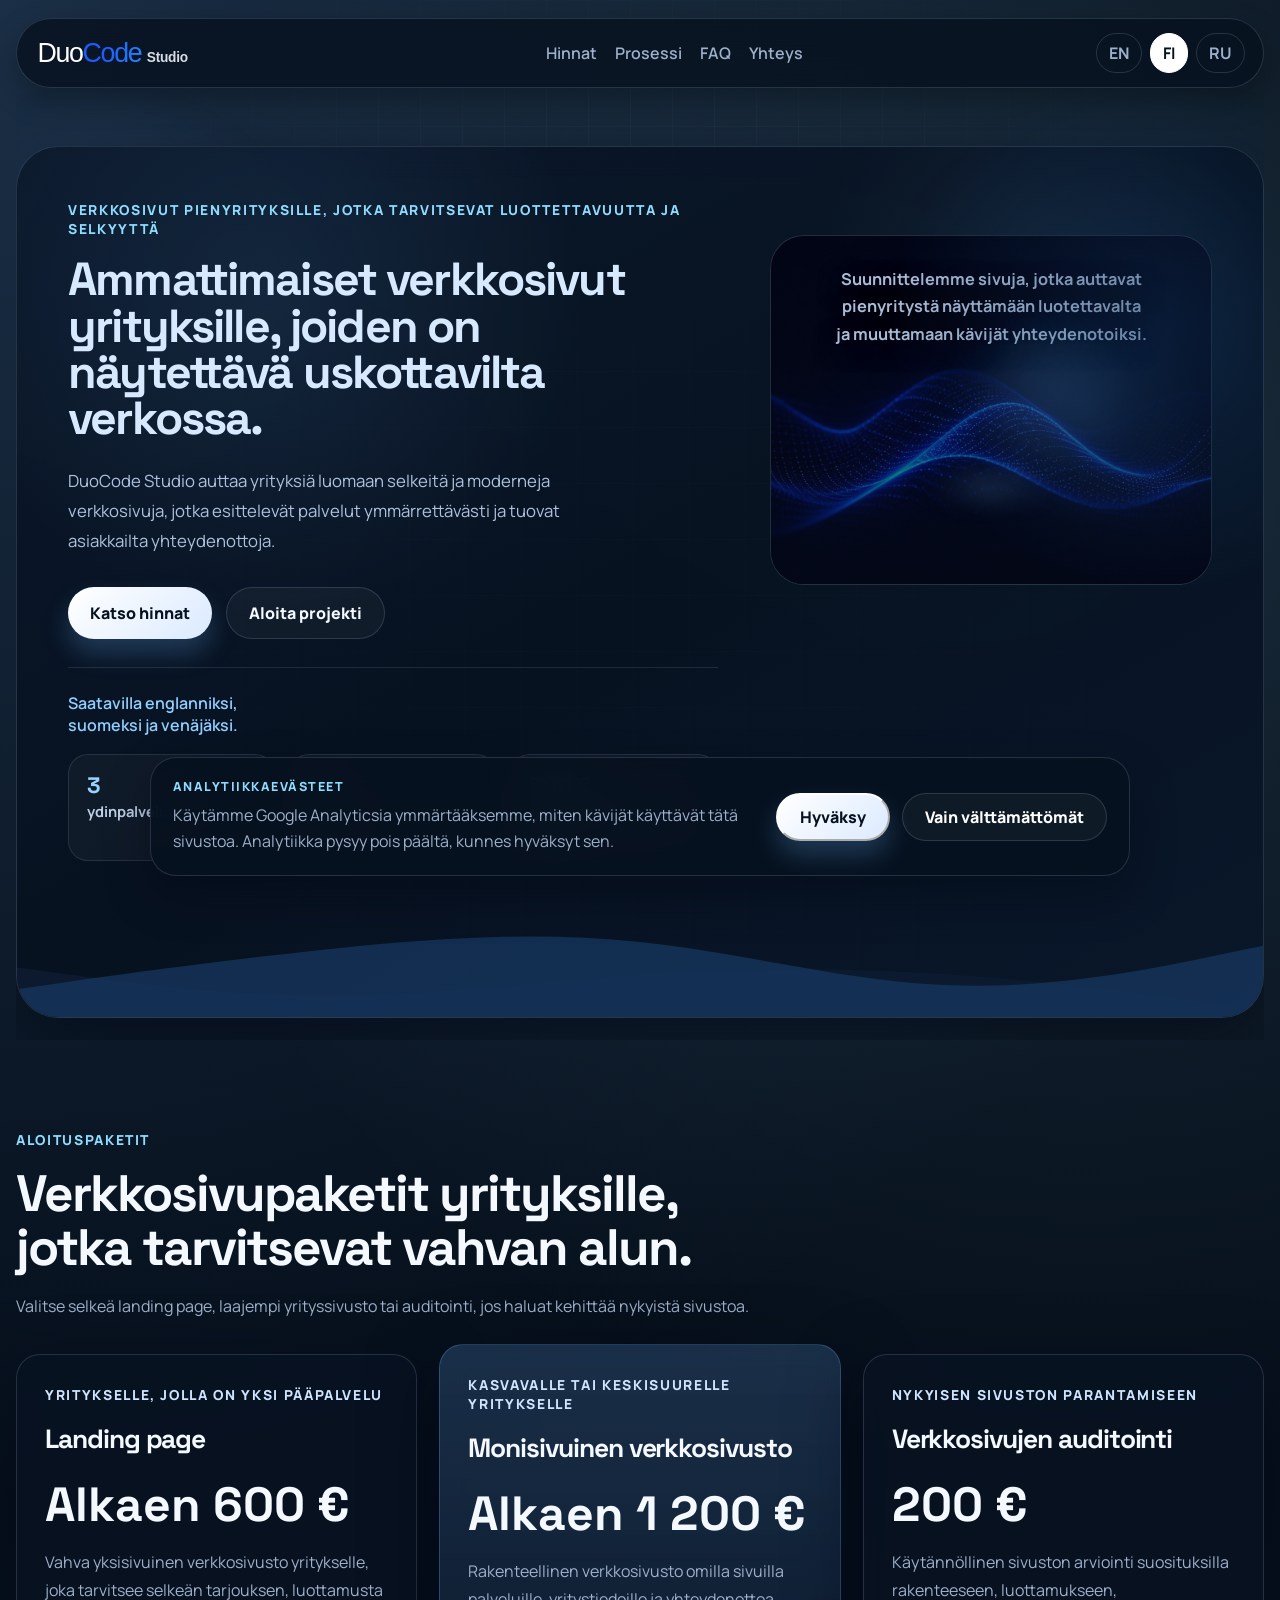
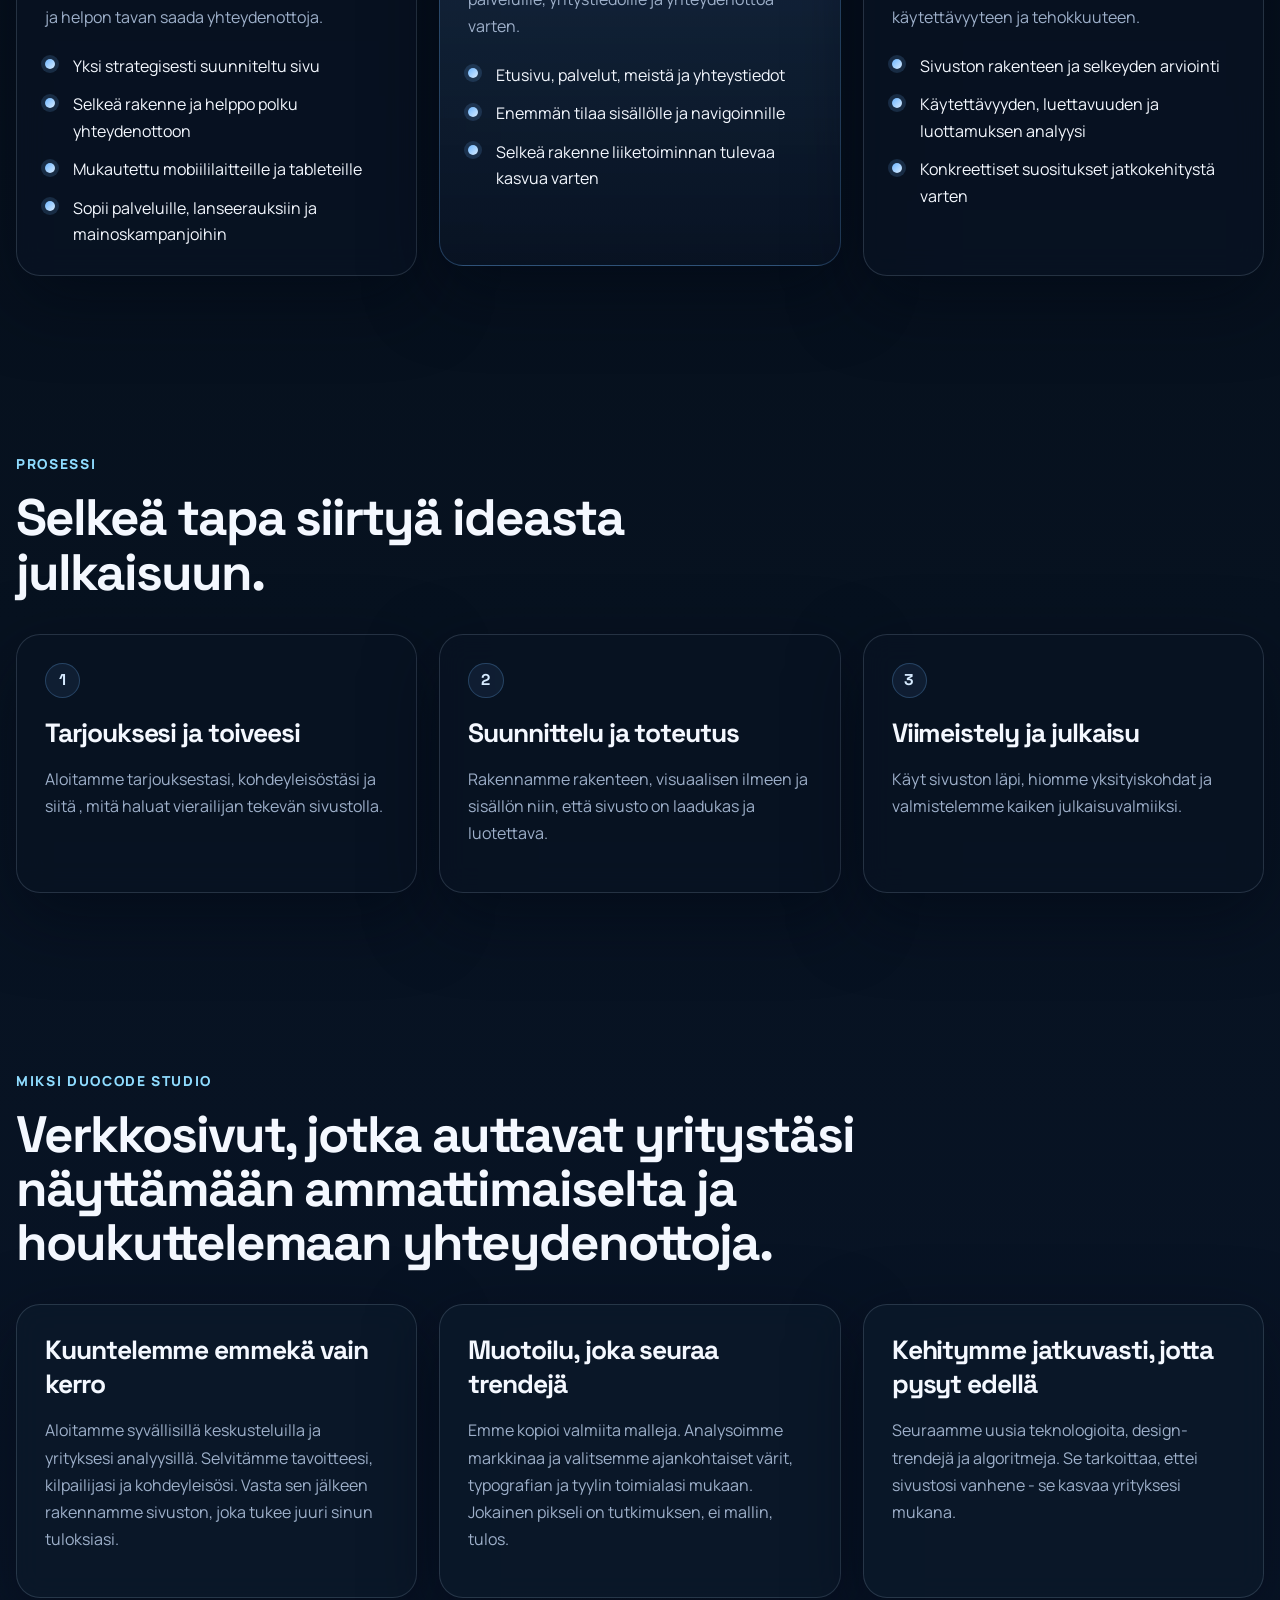
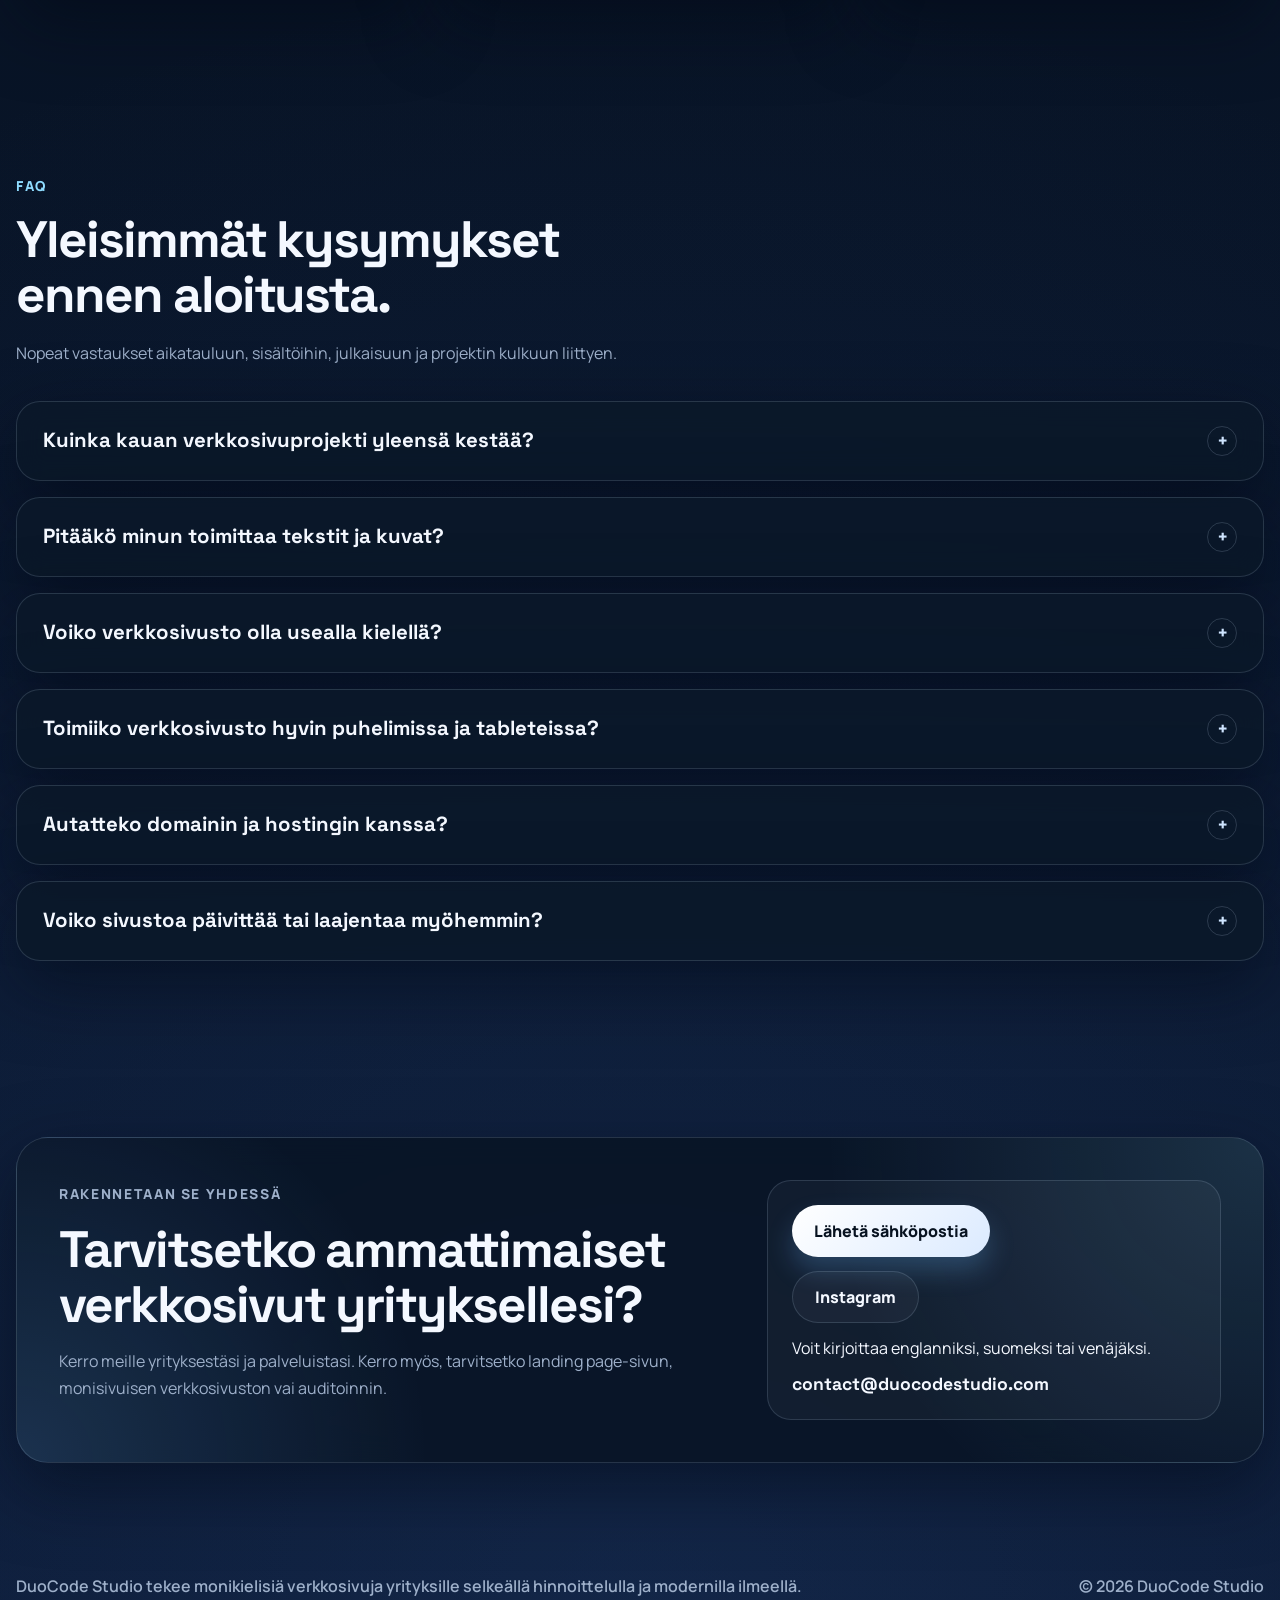
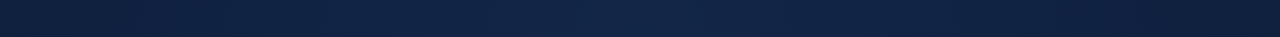
==== fi/index.html @ 1658deb6 "first commit" ====
<!doctype html>
<html lang="fi">
	<head>
		<meta charset="UTF-8" />
		<meta name="viewport" content="width=device-width, initial-scale=1.0" />
		<title>Pienyrityksen verkkosivut alkaen 600 € | DuoCode Studio</title>
		<meta
			name="description"
			content="DuoCode Studio tekee monikielisiä verkkosivuja pienyrityksille: landing page alkaen 600 €, monisivuinen sivusto alkaen 1 200 € ja auditointi 200 €."
		/>
		<meta name="robots" content="index, follow, max-image-preview:large, max-snippet:-1, max-video-preview:-1" />
		<meta name="theme-color" content="#071220" />
		<link rel="canonical" href="https://duocodestudio.com/fi/" />
		<link rel="alternate" hreflang="en" href="https://duocodestudio.com/" />
		<link rel="alternate" hreflang="fi" href="https://duocodestudio.com/fi/" />
		<link rel="alternate" hreflang="ru" href="https://duocodestudio.com/ru/" />
		<link rel="alternate" hreflang="x-default" href="https://duocodestudio.com/" />
		<meta property="og:type" content="website" />
		<meta property="og:site_name" content="DuoCode Studio" />
		<meta property="og:locale" content="fi_FI" />
		<meta property="og:locale:alternate" content="en_US" />
		<meta property="og:locale:alternate" content="ru_RU" />
		<meta property="og:url" content="https://duocodestudio.com/fi/" />
		<meta property="og:title" content="Pienyrityksen verkkosivut alkaen 600 € | DuoCode Studio" />
		<meta
			property="og:description"
			content="DuoCode Studio tekee monikielisiä verkkosivuja pienyrityksille: landing page alkaen 600 €, monisivuinen sivusto alkaen 1 200 € ja auditointi 200 €."
		/>
		<meta name="twitter:card" content="summary" />
		<meta name="twitter:title" content="Pienyrityksen verkkosivut alkaen 600 € | DuoCode Studio" />
		<meta
			name="twitter:description"
			content="DuoCode Studio tekee monikielisiä verkkosivuja pienyrityksille: landing page alkaen 600 €, monisivuinen sivusto alkaen 1 200 € ja auditointi 200 €."
		/>
		<link rel="preconnect" href="https://fonts.googleapis.com" />
		<link rel="preconnect" href="https://fonts.gstatic.com" crossorigin />
		<link
			href="https://fonts.googleapis.com/css2?family=Manrope:wght@400;500;600;700;800&family=Space+Grotesk:wght@500;700&display=swap"
			rel="stylesheet"
		/>
		<link rel="stylesheet" href="../styles.css" />
		<script src="../analytics-consent.js" defer></script>
		<script type="application/ld+json">
			{
				"@context": "https://schema.org",
				"@graph": [
					{
						"@type": "ProfessionalService",
						"@id": "https://duocodestudio.com/fi/#service",
						"name": "DuoCode Studio",
						"url": "https://duocodestudio.com/fi/",
						"logo": "https://duocodestudio.com/assets/duocode-studio-logo.svg",
						"image": "https://duocodestudio.com/assets/duocode-studio-logo.svg",
						"email": "hello@duocodestudio.com",
						"description": "DuoCode Studio tekee monikielisiä verkkosivuja pienyrityksille, mukaan lukien landing paget, monisivuiset sivustot ja verkkosivuauditoinnit.",
						"priceRange": "EUR 200-1200+",
						"areaServed": ["Finland", "Europe"],
						"availableLanguage": ["English", "Finnish", "Russian"],
						"serviceType": [
							"Landing page -suunnittelu",
							"Monisivuisen verkkosivuston suunnittelu",
							"Verkkosivuauditointi"
						],
						"contactPoint": {
							"@type": "ContactPoint",
							"contactType": "customer support",
							"email": "hello@duocodestudio.com",
							"availableLanguage": ["English", "Finnish", "Russian"]
						},
						"offers": [
							{
								"@type": "Offer",
								"name": "Landing page",
								"priceCurrency": "EUR",
								"price": "600",
								"description": "Landing page -paketti pienyritykselle, jolla on yksi selkeä tarjous."
							},
							{
								"@type": "Offer",
								"name": "Monisivuinen verkkosivusto",
								"priceCurrency": "EUR",
								"price": "1200",
								"description": "Monisivuinen verkkosivupaketti kasvavalle pienyritykselle."
							},
							{
								"@type": "Offer",
								"name": "Verkkosivuauditointi",
								"priceCurrency": "EUR",
								"price": "200",
								"description": "Verkkosivuauditointi selkeyden, luottamuksen, käyttökokemuksen ja suorituskyvyn parantamiseksi."
							}
						]
					},
					{
						"@type": "FAQPage",
						"@id": "https://duocodestudio.com/fi/#faqpage",
						"inLanguage": "fi",
						"mainEntity": [
							{
								"@type": "Question",
								"name": "Kuinka kauan verkkosivuprojekti yleensä kestää?",
								"acceptedAnswer": {
									"@type": "Answer",
									"text": "Useimmat landing paget valmistuvat noin 1-2 viikossa. Monisivuinen verkkosivusto vie yleensä 2-4 viikkoa riippuen laajuudesta, sisällöistä ja palautteen nopeudesta."
								}
							},
							{
								"@type": "Question",
								"name": "Pitääkö minun toimittaa tekstit ja kuvat?",
								"acceptedAnswer": {
									"@type": "Answer",
									"text": "Voit lähettää omat tekstisi, kuvat ja brändimateriaalit. Tarvittaessa autamme myös jäsentämään sisällön niin, että sivusto tuntuu selkeältä ja ammattimaiselta."
								}
							},
							{
								"@type": "Question",
								"name": "Voiko verkkosivusto olla usealla kielellä?",
								"acceptedAnswer": {
									"@type": "Answer",
									"text": "Kyllä. DuoCode Studio voi toteuttaa sivuston englanniksi, suomeksi ja venäjäksi selkeällä monikielisellä rakenteella."
								}
							},
							{
								"@type": "Question",
								"name": "Toimiiko verkkosivusto hyvin puhelimissa ja tableteissa?",
								"acceptedAnswer": {
									"@type": "Answer",
									"text": "Kyllä. Jokainen sivusto tehdään responsiiviseksi, jotta se näyttää siistiltä ja toimii sujuvasti tietokoneella, tabletilla ja puhelimella."
								}
							},
							{
								"@type": "Question",
								"name": "Autatteko domainin ja hostingin kanssa?",
								"acceptedAnswer": {
									"@type": "Answer",
									"text": "Kyllä. Voimme auttaa domainin ja hostingin valinnassa sekä asennuksessa, tai työskennellä nykyisen palveluntarjoajasi kanssa."
								}
							},
							{
								"@type": "Question",
								"name": "Voiko sivustoa päivittää tai laajentaa myöhemmin?",
								"acceptedAnswer": {
									"@type": "Answer",
									"text": "Kyllä. Voit aloittaa landing pagella ja laajentaa sitä myöhemmin monisivuiseksi sivustoksi, lisätä uusia osioita tai kehittää sisältöä ajan myötä."
								}
							}
						]
					}
				]
			}
		</script>
		<script src="../script.js" defer></script>
	</head>
	<body>
		<div class="page-shell">
			<header class="site-header">
				<a class="brand" href="#top" aria-label="DuoCode Studio">
					<img class="brand-logo" src="../assets/duocode-studio-logo.svg" alt="DuoCode Studio" />
				</a>

				<nav class="site-nav" aria-label="Päänavigaatio">
					<a href="#pricing">Hinnat</a>
					<a href="#process">Prosessi</a>
					<a href="#faq">FAQ</a>
					<a href="#contact">Yhteys</a>
				</nav>

				<div class="language-switcher language-switcher-header" aria-label="Kielen valitsin">
					<a class="lang-button" href="../" lang="en" hreflang="en">EN</a>
					<a class="lang-button is-active" href="./" lang="fi" hreflang="fi" aria-current="page">FI</a>
					<a class="lang-button" href="../ru/" lang="ru" hreflang="ru">RU</a>
				</div>
			</header>

			<main id="top">
				<section class="hero section">
					<div class="hero-surface">
						<div class="hero-grid">
							<div class="hero-copy" data-reveal>
								<p class="eyebrow">Verkkosivut pienyrityksille, jotka tarvitsevat luottettavuutta ja selkyyttä</p>
								<h1>Ammattimaiset verkkosivut yrityksille, joiden on näytettävä uskottavilta verkossa.</h1>
								<p class="hero-intro">
									DuoCode Studio auttaa yrityksiä luomaan selkeitä ja moderneja verkkosivuja, jotka esittelevät palvelut
									ymmärrettävästi ja tuovat asiakkailta yhteydenottoja.
								</p>

								<div class="hero-actions">
									<a class="button button-primary" href="#pricing">Katso hinnat</a>
									<a class="button button-secondary" href="#contact">Aloita projekti</a>
								</div>

								<div class="hero-meta">
									<p class="hero-note">Saatavilla englanniksi, suomeksi ja venäjäksi.</p>

									<div class="hero-mini-stats">
										<article class="hero-mini-stat">
											<strong>3</strong>
											<span>ydinpalvelua</span>
										</article>
										<article class="hero-mini-stat">
											<strong>3</strong>
											<span>kieltä</span>
										</article>
										<article class="hero-mini-stat">
											<strong>600 €</strong>
											<span>Landing page -sivut alkaen</span>
										</article>
									</div>
								</div>
							</div>

							<aside class="hero-scene" data-reveal>
								<div class="scene-canvas">
									<div class="scene-gridlines" aria-hidden="true"></div>
									<div class="scene-glow scene-glow-a" aria-hidden="true"></div>
									<div class="scene-glow scene-glow-b" aria-hidden="true"></div>
									<div class="scene-platform" aria-hidden="true"></div>

									<p class="scene-overlay-copy">
										Suunnittelemme sivuja, jotka auttavat pienyritystä näyttämään luotettavalta ja muuttamaan kävijät
										yhteydenotoiksi.
									</p>
								</div>
							</aside>
						</div>

						<div class="hero-wave" aria-hidden="true">
							<svg viewBox="0 0 1440 180" preserveAspectRatio="none">
								<path
									class="hero-wave-back"
									fill="#0d1b31"
									fill-opacity="0.88"
									d="M0,107L60,117.3C120,128,240,149,360,149.3C480,149,600,128,720,117.3C840,107,960,107,1080,117.3C1200,128,1320,149,1380,160L1440,171L1440,181L1380,181C1320,181,1200,181,1080,181C960,181,840,181,720,181C600,181,480,181,360,181C240,181,120,181,60,181L0,181Z"
								></path>
								<path
									class="hero-wave-front"
									fill="#173862"
									fill-opacity="0.72"
									d="M0,139L60,128C120,117,240,96,360,80C480,64,600,53,720,69.3C840,85,960,128,1080,133.3C1200,139,1320,107,1380,90.7L1440,75L1440,181L1380,181C1320,181,1200,181,1080,181C960,181,840,181,720,181C600,181,480,181,360,181C240,181,120,181,60,181L0,181Z"
								></path>
							</svg>
						</div>
					</div>
				</section>

				<section class="section pricing-section" id="pricing">
					<div class="section-heading" data-reveal>
						<p class="eyebrow">Aloituspaketit</p>
						<h2>Verkkosivupaketit yrityksille, jotka tarvitsevat vahvan alun.</h2>
						<p>
							Valitse selkeä landing page, laajempi yrityssivusto tai auditointi, jos haluat kehittää nykyistä sivustoa.
						</p>
					</div>

					<div class="pricing-grid">
						<article class="price-card" data-reveal>
							<p class="card-kicker">Yritykselle, jolla on yksi pääpalvelu</p>
							<h3>Landing page</h3>
							<p class="price">Alkaen 600 €</p>
							<p class="card-copy">
								Vahva yksisivuinen verkkosivusto yritykselle, joka tarvitsee selkeän tarjouksen, luottamusta ja helpon
								tavan saada yhteydenottoja.
							</p>
							<ul class="feature-list">
								<li>Yksi strategisesti suunniteltu sivu</li>
								<li>Selkeä rakenne ja helppo polku yhteydenottoon</li>
								<li>Mukautettu mobiililaitteille ja tableteille</li>
								<li>Sopii palveluille, lanseerauksiin ja mainoskampanjoihin</li>
							</ul>
						</article>

						<article class="price-card featured" data-reveal>
							<p class="card-kicker">Kasvavalle tai keskisuurelle yritykselle</p>
							<h3>Monisivuinen verkkosivusto</h3>
							<p class="price">Alkaen 1 200 €</p>
							<p class="card-copy">
								Rakenteellinen verkkosivusto omilla sivuilla palveluille, yritystiedoille ja yhteydenottoa varten.
							</p>
							<ul class="feature-list">
								<li>Etusivu, palvelut, meistä ja yhteystiedot</li>
								<li>Enemmän tilaa sisällölle ja navigoinnille</li>
								<li>Selkeä rakenne liiketoiminnan tulevaa kasvua varten</li>
							</ul>
						</article>

						<article class="price-card" data-reveal>
							<p class="card-kicker">Nykyisen sivuston parantamiseen</p>
							<h3>Verkkosivujen auditointi</h3>
							<p class="price">200 €</p>
							<p class="card-copy">
								Käytännöllinen sivuston arviointi suosituksilla rakenteeseen, luottamukseen, käytettävyyteen ja
								tehokkuuteen.
							</p>
							<ul class="feature-list">
								<li>Sivuston rakenteen ja selkeyden arviointi</li>
								<li>Käytettävyyden, luettavuuden ja luottamuksen analyysi</li>
								<li>Konkreettiset suositukset jatkokehitystä varten</li>
							</ul>
						</article>
					</div>
				</section>

				<section class="section process-section" id="process">
					<div class="section-heading" data-reveal>
						<p class="eyebrow">Prosessi</p>
						<h2>Selkeä tapa siirtyä ideasta julkaisuun.</h2>
					</div>

					<div class="process-grid">
						<article class="process-card" data-reveal>
							<span class="process-number">1</span>
							<h3>Tarjouksesi ja toiveesi</h3>
							<p>Aloitamme tarjouksestasi, kohdeyleisöstäsi ja siitä , mitä haluat vierailijan tekevän sivustolla.</p>
						</article>
						<article class="process-card" data-reveal>
							<span class="process-number">2</span>
							<h3>Suunnittelu ja toteutus</h3>
							<p>Rakennamme rakenteen, visuaalisen ilmeen ja sisällön niin, että sivusto on laadukas ja luotettava.</p>
						</article>
						<article class="process-card" data-reveal>
							<span class="process-number">3</span>
							<h3>Viimeistely ja julkaisu</h3>
							<p>Käyt sivuston läpi, hiomme yksityiskohdat ja valmistelemme kaiken julkaisuvalmiiksi.</p>
						</article>
					</div>
				</section>

				<section class="section value-section">
					<div class="section-heading narrow" data-reveal>
						<p class="eyebrow">Miksi DuoCode Studio</p>
						<h2>Verkkosivut, jotka auttavat yritystäsi näyttämään ammattimaiselta ja houkuttelemaan yhteydenottoja.</h2>
					</div>

					<div class="value-grid">
						<article class="value-card" data-reveal>
							<h3>Kuuntelemme emmekä vain kerro</h3>
							<p>
								Aloitamme syvällisillä keskusteluilla ja yrityksesi analyysillä. Selvitämme tavoitteesi, kilpailijasi ja
								kohdeyleisösi. Vasta sen jälkeen rakennamme sivuston, joka tukee juuri sinun tuloksiasi.
							</p>
						</article>
						<article class="value-card" data-reveal>
							<h3>Muotoilu, joka seuraa trendejä</h3>
							<p>
								Emme kopioi valmiita malleja. Analysoimme markkinaa ja valitsemme ajankohtaiset värit, typografian ja
								tyylin toimialasi mukaan. Jokainen pikseli on tutkimuksen, ei mallin, tulos.
							</p>
						</article>
						<article class="value-card" data-reveal>
							<h3>Kehitymme jatkuvasti, jotta pysyt edellä</h3>
							<p>
								Seuraamme uusia teknologioita, design-trendejä ja algoritmeja. Se tarkoittaa, ettei sivustosi vanhene -
								se kasvaa yrityksesi mukana.
							</p>
						</article>
					</div>
				</section>

				<section class="section faq-section" id="faq">
					<div class="section-heading narrow" data-reveal>
						<p class="eyebrow">FAQ</p>
						<h2>Yleisimmät kysymykset ennen aloitusta.</h2>
						<p>Nopeat vastaukset aikatauluun, sisältöihin, julkaisuun ja projektin kulkuun liittyen.</p>
					</div>

					<div class="faq-list">
						<details class="faq-item" data-reveal>
							<summary class="faq-question">Kuinka kauan verkkosivuprojekti yleensä kestää?</summary>
							<div class="faq-answer">
								<p>
									Useimmat landing page-sivut valmistuvat noin 1-2 viikossa. Monisivuinen verkkosivusto vie yleensä 2-4
									viikkoa riippuen laajuudesta, sisällöistä ja kuinka nopeasti palautetta tulee.
								</p>
							</div>
						</details>

						<details class="faq-item" data-reveal>
							<summary class="faq-question">Pitääkö minun toimittaa tekstit ja kuvat?</summary>
							<div class="faq-answer">
								<p>
									Voit lähettää omat tekstit, kuvat ja brändimateriaalit. Tarvittaessa autamme myös jäsentämään sisällön
									niin, että sivusto on selkeä ja ammattimainen.
								</p>
							</div>
						</details>

						<details class="faq-item" data-reveal>
							<summary class="faq-question">Voiko verkkosivusto olla usealla kielellä?</summary>
							<div class="faq-answer">
								<p>
									Kyllä. DuoCode Studio voi toteuttaa sivuston englanniksi, suomeksi ja venäjäksi selkeällä
									monikielisellä rakenteella.
								</p>
							</div>
						</details>

						<details class="faq-item" data-reveal>
							<summary class="faq-question">Toimiiko verkkosivusto hyvin puhelimissa ja tableteissa?</summary>
							<div class="faq-answer">
								<p>
									Kyllä. Jokainen sivusto tehdään responsiiviseksi, jotta se näyttää siistiltä ja toimii sujuvasti
									tietokoneilla, tableteilla ja puhelimilla.
								</p>
							</div>
						</details>

						<details class="faq-item" data-reveal>
							<summary class="faq-question">Autatteko domainin ja hostingin kanssa?</summary>
							<div class="faq-answer">
								<p>
									Kyllä. Voimme auttaa domainin ja hostingin valinnassa ja asennuksessa, tai työskennellä nykyisen
									palveluntarjoajasi kanssa.
								</p>
							</div>
						</details>

						<details class="faq-item" data-reveal>
							<summary class="faq-question">Voiko sivustoa päivittää tai laajentaa myöhemmin?</summary>
							<div class="faq-answer">
								<p>
									Kyllä. Voit aloittaa landing page-sivulla ja laajentaa sitä myöhemmin monisivuiseksi sivustoksi,
									lisätä uusia osioita tai kehittää sisältöä ajan myötä.
								</p>
							</div>
						</details>
					</div>
				</section>

				<section class="section cta-section" id="contact" data-reveal>
					<div class="cta-panel">
						<div class="cta-copy">
							<p class="eyebrow">Rakennetaan se yhdessä</p>
							<h2>Tarvitsetko ammattimaiset verkkosivut yrityksellesi?</h2>
							<p>
								Kerro meille yrityksestäsi ja palveluistasi. Kerro myös, tarvitsetko landing page-sivun, monisivuisen
								verkkosivuston vai auditoinnin.
							</p>
						</div>

						<div class="cta-actions">
							<a class="button button-primary" href="mailto:contact@duocodestudio.com">Lähetä sähköpostia</a>
							<a
								class="button button-secondary"
								href="https://instagram.com/"
								target="_blank"
								rel="noreferrer noopener"
							>
								Instagram
							</a>
							<p class="contact-line">Voit kirjoittaa englanniksi, suomeksi tai venäjäksi.</p>
							<a class="contact-mail" href="mailto:contact@duocodestudio.com">contact@duocodestudio.com</a>
						</div>
					</div>
				</section>
			</main>

			<footer class="site-footer">
				<p>
					DuoCode Studio tekee monikielisiä verkkosivuja yrityksille selkeällä hinnoittelulla ja modernilla ilmeellä.
				</p>
				<p>&copy; <span id="year"></span> DuoCode Studio</p>
				<div class="language-switcher language-switcher-footer" aria-label="Kielen valitsin">
					<a class="lang-button" href="../" lang="en" hreflang="en">EN</a>
					<a class="lang-button is-active" href="./" lang="fi" hreflang="fi" aria-current="page">FI</a>
					<a class="lang-button" href="../ru/" lang="ru" hreflang="ru">RU</a>
				</div>
				<button class="cookie-settings-button is-hidden" id="cookie-settings-button" type="button">
					Evästeasetukset
				</button>
			</footer>
		</div>
		<div
			class="cookie-banner is-hidden"
			id="cookie-banner"
			role="dialog"
			aria-live="polite"
			aria-label="Analytiikkaevästeet"
		>
			<div class="cookie-banner-copy">
				<p class="cookie-banner-kicker">Analytiikkaevästeet</p>
				<p class="cookie-banner-text">
					Käytämme Google Analyticsia ymmärtääksemme, miten kävijät käyttävät tätä sivustoa. Analytiikka pysyy pois
					päältä, kunnes hyväksyt sen.
				</p>
			</div>
			<div class="cookie-banner-actions">
				<button class="button button-primary" id="cookie-accept" type="button">Hyväksy</button>
				<button class="button button-secondary" id="cookie-reject" type="button">Vain välttämättömät</button>
			</div>
		</div>
	</body>
</html>
---- styles.css ----
:root {
	--bg: #071220;
	--bg-strong: #0d1b31;
	--surface: rgba(8, 19, 35, 0.76);
	--surface-strong: rgba(12, 27, 48, 0.94);
	--ink: #f4f8ff;
	--muted: #9eb0ca;
	--line: rgba(195, 214, 238, 0.16);
	--accent: #6eb6ff;
	--accent-dark: #cfe5ff;
	--accent-soft: rgba(110, 182, 255, 0.16);
	--teal: #8fdcff;
	--teal-soft: rgba(143, 220, 255, 0.16);
	--shadow: 0 24px 70px rgba(2, 8, 20, 0.5);
	--radius-xl: 32px;
	--radius-lg: 24px;
	--radius-md: 18px;
	--max-width: 1500px;
}

*,
*::before,
*::after {
	box-sizing: border-box;
}

html {
	scroll-behavior: smooth;
	color-scheme: dark;
	overflow-x: hidden;
	overflow-x: clip;
}

body {
	margin: 0;
	min-height: 100vh;
	font-family: "Manrope", sans-serif;
	color: var(--ink);
	background:
		radial-gradient(circle at top left, rgba(110, 182, 255, 0.22), transparent 30%),
		radial-gradient(circle at 85% 10%, rgba(143, 220, 255, 0.14), transparent 22%),
		radial-gradient(circle at 50% 100%, rgba(46, 86, 148, 0.24), transparent 34%),
		linear-gradient(180deg, #030912 0%, var(--bg) 46%, #0a1730 100%);
	overflow-x: hidden;
	overflow-x: clip;
}

body::before {
	content: "";
	position: fixed;
	inset: 0;
	background-image:
		linear-gradient(rgba(255, 255, 255, 0.05) 1px, transparent 1px),
		linear-gradient(90deg, rgba(255, 255, 255, 0.05) 1px, transparent 1px);
	background-size: 42px 42px;
	mask-image: radial-gradient(circle at center, black 38%, transparent 82%);
	pointer-events: none;
	opacity: 0.55;
}

a {
	color: inherit;
	text-decoration: none;
}

button,
input,
textarea {
	font: inherit;
}

.page-shell {
	width: min(calc(100% - 32px), var(--max-width));
	margin: 0 auto;
	position: relative;
}

.site-header {
	position: sticky;
	top: 16px;
	z-index: 10;
	display: flex;
	align-items: center;
	justify-content: space-between;
	gap: 20px;
	margin: 18px 0 0;
	padding: 14px 18px;
	border: 1px solid var(--line);
	border-radius: 999px;
	background: rgba(7, 17, 31, 0.8);
	backdrop-filter: blur(18px);
	box-shadow: 0 12px 30px rgba(0, 0, 0, 0.28);
}

.brand {
	display: inline-flex;
	align-items: center;
	gap: 0;
	min-width: 0;
}

.brand-logo {
	display: block;
	width: clamp(156px, 17vw, 232px);
	height: auto;
	flex-shrink: 0;
}

.brand-name,
h1,
h2,
h3 {
	font-family: "Space Grotesk", sans-serif;
	letter-spacing: -0.04em;
}

h1,
h2,
h3,
.eyebrow,
.card-kicker,
.spotlight-label,
.site-nav a,
.button,
.contact-mail,
.hero-intro,
.hero-note,
.card-copy,
.process-card p,
.value-card p,
.cta-copy p,
.hero-scene p,
.feature-list li,
.spotlight-list li,
.hero-mini-stat span,
.contact-line,
.site-footer p {
	overflow-wrap: anywhere;
	word-break: normal;
	hyphens: auto;
}

.brand-name {
	font-size: 1.02rem;
	font-weight: 700;
}

.site-nav {
	display: inline-flex;
	align-items: center;
	gap: 18px;
}

.site-nav a {
	color: var(--muted);
	font-weight: 600;
	transition: color 180ms ease;
}

.site-nav a:hover,
.site-nav a:focus-visible {
	color: var(--ink);
}

.language-switcher {
	display: inline-flex;
	align-items: center;
	gap: 8px;
}

.language-switcher-footer {
	display: none;
}

.lang-button {
	display: inline-flex;
	align-items: center;
	justify-content: center;
	border: 1px solid var(--line);
	border-radius: 999px;
	background: transparent;
	color: var(--muted);
	padding: 8px 12px;
	font-weight: 700;
	cursor: pointer;
	transition:
		transform 180ms ease,
		background-color 180ms ease,
		color 180ms ease,
		border-color 180ms ease;
}

.lang-button:hover,
.lang-button:focus-visible {
	transform: translateY(-1px);
	border-color: rgba(255, 255, 255, 0.28);
	color: var(--ink);
}

.lang-button.is-active {
	background: #ffffff;
	color: var(--bg);
	border-color: #ffffff;
}

.section {
	padding: 88px 0;
}

.hero {
	position: relative;
	padding: 58px 0 22px;
	overflow: hidden;
	overflow: clip;
}

.hero::before {
	content: "";
	position: absolute;
	inset: 12px auto auto -120px;
	width: 420px;
	height: 420px;
	border-radius: 50%;
	background: radial-gradient(circle, rgba(110, 182, 255, 0.2) 0%, rgba(110, 182, 255, 0) 72%);
	pointer-events: none;
	filter: blur(18px);
}

.hero::after {
	content: "";
	position: absolute;
	right: -150px;
	top: -18px;
	width: 520px;
	height: 520px;
	border-radius: 50%;
	background: radial-gradient(circle, rgba(18, 56, 98, 0.44) 0%, rgba(18, 56, 98, 0) 74%);
	pointer-events: none;
}

.hero-surface,
.price-card,
.process-card,
.value-card,
.cta-panel {
	border: 1px solid var(--line);
	background: var(--surface);
	box-shadow: var(--shadow);
	backdrop-filter: blur(14px);
}

.hero-surface {
	position: relative;
	overflow: hidden;
	border-radius: 42px;
	background:
		radial-gradient(circle at 20% 18%, rgba(110, 182, 255, 0.1) 0%, rgba(110, 182, 255, 0) 26%),
		radial-gradient(circle at 82% 16%, rgba(143, 220, 255, 0.08) 0%, rgba(143, 220, 255, 0) 18%),
		linear-gradient(150deg, rgba(11, 24, 43, 0.98) 0%, rgba(7, 18, 32, 0.98) 52%, rgba(10, 24, 43, 0.98) 100%);
}

.hero-surface::before {
	content: "";
	position: absolute;
	inset: 0;
	background-image:
		linear-gradient(rgba(255, 255, 255, 0.03) 1px, transparent 1px),
		linear-gradient(90deg, rgba(255, 255, 255, 0.03) 1px, transparent 1px);
	background-size: 56px 56px;
	mask-image: radial-gradient(circle at center, black 28%, transparent 88%);
	opacity: 0.28;
	pointer-events: none;
}

.hero-grid {
	position: relative;
	z-index: 1;
	display: grid;
	grid-template-columns: minmax(0, 1.12fr) minmax(320px, 0.88fr);
	gap: clamp(24px, 3.2vw, 40px);
	align-items: center;
	padding: clamp(30px, 4vw, 56px);
}

.hero-copy {
	position: relative;
	max-width: 720px;
}

.eyebrow,
.card-kicker,
.spotlight-label,
.process-number {
	display: inline-flex;
	align-items: center;
	flex-wrap: wrap;
	gap: 10px;
	margin: 0 0 18px;
	font-size: 0.86rem;
	font-weight: 800;
	letter-spacing: 0.12em;
	text-transform: uppercase;
	color: var(--teal);
}

.eyebrow,
.spotlight-label {
	gap: 0;
}

h1 {
	margin: 0;
	max-width: 12.2ch;
	font-size: clamp(2.55rem, 4.1vw, 4.2rem);
	line-height: 0.98;
}

.hero-copy h1 {
	color: #d6e9ff;
}

@media (min-width: 1280px) {
	.hero-grid {
		grid-template-columns: minmax(0, 1.2fr) minmax(320px, 0.8fr);
	}

	.hero-copy {
		justify-self: end;
		max-width: 760px;
		padding-right: clamp(8px, 1vw, 18px);
	}

	.hero-copy h1 {
		max-width: 19ch;
		font-size: clamp(2.9rem, 3.1vw, 3.75rem);
		line-height: 1;
	}

	.value-section .section-heading.narrow {
		max-width: 980px;
	}
}

.hero-intro {
	margin: 24px 0 0;
	max-width: 56ch;
	font-size: 1.05rem;
	line-height: 1.78;
	color: #afc2dd;
}

.hero-actions {
	display: flex;
	flex-wrap: wrap;
	gap: 14px;
	margin-top: 32px;
}

.button {
	display: inline-flex;
	align-items: center;
	justify-content: center;
	min-height: 52px;
	max-width: 100%;
	padding: 0 22px;
	border-radius: 999px;
	font-weight: 800;
	text-align: center;
	white-space: normal;
	transition:
		transform 180ms ease,
		box-shadow 180ms ease,
		background-color 180ms ease;
}

.button:hover,
.button:focus-visible {
	transform: translateY(-2px);
}

.button-primary {
	color: var(--bg);
	background: linear-gradient(135deg, #ffffff, #dbeaff);
	box-shadow: 0 14px 26px rgba(110, 182, 255, 0.24);
}

.button-primary:hover,
.button-primary:focus-visible {
	box-shadow: 0 18px 30px rgba(110, 182, 255, 0.3);
}

.button-secondary {
	border: 1px solid var(--line);
	background: rgba(255, 255, 255, 0.04);
}

.hero-meta {
	display: flex;
	flex-wrap: wrap;
	align-items: flex-start;
	justify-content: flex-start;
	gap: 18px;
	margin-top: 28px;
	padding-top: 24px;
	border-top: 1px solid rgba(195, 214, 238, 0.12);
}

.hero-note {
	margin: 0;
	color: #90cfff;
	font-weight: 600;
	max-width: 24ch;
}

.hero-mini-stats {
	display: grid;
	grid-template-columns: repeat(3, minmax(0, 1fr));
	gap: 14px;
	min-width: min(100%, 540px);
}

.hero-mini-stat {
	padding: 16px 18px;
	border-radius: 20px;
	background: rgba(255, 255, 255, 0.035);
	border: 1px solid rgba(195, 214, 238, 0.12);
}

.hero-mini-stat strong,
.float-price {
	display: block;
	font-family: "Space Grotesk", sans-serif;
	font-size: 1.4rem;
	font-weight: 700;
	letter-spacing: -0.04em;
	color: #97d3ff;
}

.hero-mini-stat span,
.float-label {
	color: #bfd0e8;
	font-size: 0.92rem;
	font-weight: 700;
}

.hero-scene {
	position: relative;
	--reveal-from: translateY(30px) scale(0.98);
	--reveal-to: translateY(0) scale(1);
}

@media (min-width: 1025px) {
	.hero-scene {
		margin-top: -240px;
	}
}

.scene-canvas {
	position: relative;
	min-height: 350px;
	border-radius: 34px;
	overflow: hidden;
	background:
		radial-gradient(circle at 50% 24%, rgba(110, 182, 255, 0.08) 0%, rgba(110, 182, 255, 0) 34%),
		linear-gradient(180deg, rgba(255, 255, 255, 0.03), rgba(255, 255, 255, 0.015)),
		linear-gradient(180deg, rgba(7, 18, 32, 0.82), rgba(7, 18, 32, 0.98));
	border: 1px solid rgba(195, 214, 238, 0.12);
	box-shadow: inset 0 1px 0 rgba(255, 255, 255, 0.05);
}

.scene-gridlines,
.scene-glow,
.scene-platform,
.scene-overlay-copy {
	position: absolute;
}

.scene-gridlines {
	inset: 0;
	background-image:
		linear-gradient(180deg, rgba(5, 12, 24, 0.36) 0%, rgba(5, 12, 24, 0.6) 100%),
		radial-gradient(circle at 72% 50%, rgba(87, 169, 255, 0.2) 0%, rgba(87, 169, 255, 0) 32%), url("./assets/pic1.jpg");
	background-size: cover;
	background-position: center;
	background-repeat: no-repeat;
	opacity: 1.78;
}

.scene-glow {
	width: 180px;
	height: 180px;
	border-radius: 50%;
	filter: blur(18px);
}

.scene-glow-a {
	top: 56px;
	right: 72px;
	background: radial-gradient(circle, rgba(110, 182, 255, 0.18) 0%, rgba(110, 182, 255, 0) 72%);
}

.scene-glow-b {
	display: none;
}

.scene-platform {
	left: 50%;
	bottom: 86px;
	width: 48%;
	height: 22px;
	border-radius: 50%;
	transform: translateX(-50%);
	background: radial-gradient(
		circle,
		rgba(110, 182, 255, 0.24) 0%,
		rgba(110, 182, 255, 0.04) 44%,
		rgba(110, 182, 255, 0) 72%
	);
	filter: blur(12px);
}

.scene-overlay-copy {
	z-index: 2;
	margin: 0;
	left: 50%;
	right: auto;
	top: 30px;
	width: min(calc(100% - 56px), 480px);
	transform: translateX(-50%);
	color: #eef6ff;
	font-size: 1.02rem;
	font-weight: 700;
	line-height: 1.72;
	text-align: center;
	text-wrap: balance;
	text-shadow: 0 8px 24px rgba(1, 7, 18, 0.9);
}

.hero-scene h2 {
	margin: 0 0 14px;
	font-size: clamp(1.34rem, 2.1vw, 1.8rem);
	line-height: 1.08;
	color: #cfe5ff;
}

.hero-scene p {
	margin: 0;
	line-height: 1.68;
	color: #aabdd7;
}

.hero-wave {
	position: relative;
	z-index: 1;
	margin-top: -18px;
	overflow: hidden;
}

.hero-wave svg {
	display: block;
	width: 100%;
	height: 122px;
}

.hero-wave-back,
.hero-wave-front {
	transform-origin: center bottom;
}

.hero-wave-back {
	animation: wave-sway-back 11s ease-in-out infinite alternate;
}

.hero-wave-front {
	animation: wave-sway-front 8s ease-in-out infinite alternate;
}

@keyframes wave-sway-back {
	from {
		transform: translateX(-8px) translateY(2px) scaleX(1.02);
	}

	to {
		transform: translateX(8px) translateY(-3px) scaleX(1.04);
	}
}

@keyframes wave-sway-front {
	from {
		transform: translateX(10px) translateY(-2px) scaleX(1.03);
	}

	to {
		transform: translateX(-12px) translateY(4px) scaleX(1.05);
	}
}

.spotlight-list,
.feature-list {
	margin: 22px 0 0;
	padding: 0;
	list-style: none;
}

.spotlight-list li,
.feature-list li {
	position: relative;
	padding-left: 28px;
	line-height: 1.65;
}

.spotlight-list li + li,
.feature-list li + li {
	margin-top: 12px;
}

.spotlight-list li::before,
.feature-list li::before {
	content: "";
	position: absolute;
	left: 0;
	top: 0.72em;
	width: 10px;
	height: 10px;
	border-radius: 50%;
	background: linear-gradient(135deg, var(--accent), #d8ecff);
	box-shadow: 0 0 0 4px var(--accent-soft);
	transform: translateY(-50%);
}

.section-heading {
	max-width: 760px;
	margin-bottom: 34px;
}

.section-heading.narrow {
	max-width: 690px;
}

.value-section .section-heading.narrow {
	max-width: 860px;
}

.section-heading h2 {
	margin: 0;
	font-size: clamp(2.1rem, 4vw, 3.6rem);
	line-height: 1.06;
}

.section-heading p:last-child {
	margin: 18px 0 0;
	color: var(--muted);
	line-height: 1.7;
}

.pricing-grid,
.process-grid,
.value-grid {
	display: grid;
	gap: 22px;
}

.faq-list {
	display: grid;
	gap: 16px;
}

.faq-item {
	padding: 24px 26px;
	border: 1px solid var(--line);
	border-radius: var(--radius-lg);
	background: rgba(11, 24, 42, 0.88);
	box-shadow: var(--shadow);
	backdrop-filter: blur(14px);
}

.faq-question {
	display: flex;
	align-items: flex-start;
	justify-content: space-between;
	gap: 18px;
	cursor: pointer;
	list-style: none;
	font-family: "Space Grotesk", sans-serif;
	font-size: clamp(1.05rem, 1.6vw, 1.32rem);
	font-weight: 700;
	line-height: 1.4;
	color: var(--ink);
	overflow-wrap: anywhere;
}

.faq-question::-webkit-details-marker {
	display: none;
}

.faq-question::after {
	content: "+";
	flex: 0 0 auto;
	display: inline-flex;
	align-items: center;
	justify-content: center;
	width: 30px;
	height: 30px;
	border-radius: 50%;
	border: 1px solid rgba(195, 214, 238, 0.18);
	color: var(--accent-dark);
	font-size: 1.15rem;
	line-height: 1;
	transition:
		transform 180ms ease,
		background-color 180ms ease,
		border-color 180ms ease;
}

.faq-item[open] .faq-question::after {
	content: "-";
	transform: rotate(180deg);
	background: rgba(110, 182, 255, 0.08);
	border-color: rgba(110, 182, 255, 0.26);
}

.faq-answer p {
	margin: 14px 42px 0 0;
	color: var(--muted);
	line-height: 1.72;
	overflow-wrap: anywhere;
}

.pricing-grid {
	grid-template-columns: repeat(3, minmax(0, 1fr));
}

.price-card {
	padding: 28px;
	border-radius: var(--radius-lg);
}

.price-card.featured {
	position: relative;
	background: linear-gradient(180deg, rgba(110, 182, 255, 0.18), rgba(8, 19, 35, 0.92)), var(--surface);
	border-color: rgba(110, 182, 255, 0.26);
	--reveal-from: translateY(16px);
	--reveal-to: translateY(-10px);
}

.price-card h3,
.process-card h3,
.value-card h3 {
	margin: 0;
	font-size: 1.65rem;
}

.card-kicker {
	color: var(--accent-dark);
}

.price {
	margin: 18px 0 14px;
	font-family: "Space Grotesk", sans-serif;
	font-size: clamp(2rem, 5vw, 3rem);
	font-weight: 700;
}

.card-copy {
	margin: 0;
	color: var(--muted);
	line-height: 1.7;
}

.process-grid {
	grid-template-columns: repeat(3, minmax(0, 1fr));
}

.process-card {
	padding: 28px;
	border-radius: var(--radius-lg);
}

.process-number {
	display: inline-flex;
	align-items: center;
	justify-content: center;
	width: 2.2rem;
	height: 2.2rem;
	margin: 0 0 18px;
	border-radius: 999px;
	border: 1px solid rgba(110, 182, 255, 0.24);
	background: rgba(110, 182, 255, 0.08);
	color: #d7ebff;
	font-family: "Space Grotesk", sans-serif;
	font-size: 0.98rem;
	font-weight: 700;
	letter-spacing: 0;
	line-height: 1;
	text-transform: none;
}

.process-card p,
.value-card p,
.cta-copy p {
	color: var(--muted);
	line-height: 1.7;
}

.value-grid {
	grid-template-columns: repeat(3, minmax(0, 1fr));
}

.value-card {
	padding: 28px;
	border-radius: var(--radius-lg);
	background: rgba(11, 24, 42, 0.88);
}

.cta-panel {
	display: grid;
	grid-template-columns: minmax(0, 1.2fr) minmax(280px, 0.8fr);
	gap: 28px;
	align-items: center;
	padding: clamp(28px, 4vw, 42px);
	border-radius: var(--radius-xl);
	background:
		radial-gradient(circle at top right, rgba(143, 220, 255, 0.14), transparent 34%),
		radial-gradient(circle at bottom left, rgba(110, 182, 255, 0.18), transparent 32%), rgba(8, 20, 37, 0.88);
}

.cta-copy h2 {
	margin: 0;
	font-size: clamp(2rem, 4vw, 3.4rem);
	line-height: 1.06;
}

.cta-actions {
	display: flex;
	flex-direction: column;
	align-items: flex-start;
	gap: 14px;
	padding: 24px;
	border-radius: var(--radius-lg);
	background: rgba(255, 255, 255, 0.04);
	border: 1px solid var(--line);
}

.contact-line {
	margin: 0;
}

.contact-mail {
	font-family: "Space Grotesk", sans-serif;
	font-size: 1.1rem;
	font-weight: 700;
}

.hero-copy,
.hero-scene,
.price-card,
.process-card,
.value-card,
.cta-copy,
.cta-actions,
.site-nav,
.language-switcher {
	min-width: 0;
}

.site-footer {
	display: flex;
	justify-content: space-between;
	gap: 16px;
	padding: 24px 0 40px;
	color: var(--muted);
	font-weight: 600;
}

.site-footer p {
	margin: 0;
}

.cookie-banner {
	position: fixed;
	z-index: 30;
}

.cookie-banner {
	left: 50%;
	bottom: 24px;
	display: grid;
	grid-template-columns: minmax(0, 1fr) auto;
	gap: 18px;
	align-items: center;
	width: min(calc(100% - 24px), 980px);
	padding: 20px 22px;
	border: 1px solid rgba(195, 214, 238, 0.16);
	border-radius: 26px;
	background: rgba(7, 17, 31, 0.94);
	backdrop-filter: blur(18px);
	box-shadow: 0 20px 44px rgba(2, 8, 20, 0.46);
	transform: translateX(-50%);
	transition:
		opacity 180ms ease,
		transform 180ms ease;
}

.cookie-banner.is-hidden {
	opacity: 0;
	pointer-events: none;
	transform: translateX(-50%) translateY(16px);
}

.cookie-banner-copy {
	min-width: 0;
}

.cookie-banner-kicker {
	margin: 0 0 8px;
	font-size: 0.78rem;
	font-weight: 800;
	letter-spacing: 0.12em;
	text-transform: uppercase;
	color: var(--teal);
}

.cookie-banner-text {
	margin: 0;
	color: var(--muted);
	line-height: 1.62;
}

.cookie-banner-actions {
	display: flex;
	flex-wrap: wrap;
	justify-content: flex-end;
	gap: 12px;
}

.cookie-banner-actions .button {
	min-height: 48px;
}

.cookie-settings-button {
	display: inline-flex;
	align-items: center;
	justify-content: center;
	padding: 10px 14px;
	border: 1px solid rgba(195, 214, 238, 0.14);
	border-radius: 999px;
	background: rgba(7, 17, 31, 0.88);
	color: var(--ink);
	font-family: "Manrope", sans-serif;
	font-size: 0.92rem;
	font-weight: 700;
	cursor: pointer;
	backdrop-filter: blur(16px);
	box-shadow: 0 10px 24px rgba(2, 8, 20, 0.24);
	transition:
		transform 180ms ease,
		border-color 180ms ease;
}

.cookie-settings-button:hover,
.cookie-settings-button:focus-visible {
	transform: translateY(-1px);
	border-color: rgba(255, 255, 255, 0.22);
}

.cookie-settings-button.is-hidden {
	display: none;
}

[data-reveal] {
	opacity: 0;
	transform: var(--reveal-from, translateY(24px));
	transition:
		opacity 700ms ease,
		transform 700ms ease;
}

[data-reveal].is-visible {
	opacity: 1;
	transform: var(--reveal-to, translateY(0));
}

@media (max-width: 1024px) {
	.cta-panel,
	.hero-grid,
	.pricing-grid,
	.process-grid,
	.value-grid {
		grid-template-columns: 1fr;
	}

	.site-header {
		display: flex;
		flex-wrap: wrap;
		align-items: center;
		justify-content: space-between;
		gap: 12px 18px;
		border-radius: 28px;
		text-align: left;
	}

	.site-nav {
		flex: 1 1 auto;
		flex-wrap: wrap;
		justify-content: center;
		gap: 12px 18px;
	}

	.brand {
		flex: 0 1 auto;
		justify-content: flex-start;
	}

	.language-switcher-header {
		flex: 0 0 auto;
		justify-content: flex-end;
		width: auto;
	}

	.hero {
		padding-bottom: 10px;
	}

	.hero-surface {
		border-radius: 34px;
	}

	.hero-grid {
		padding: 30px;
	}

	.hero-copy,
	.hero-scene,
	.section-heading,
	.section-heading.narrow,
	.cta-copy {
		width: 100%;
		max-width: 760px;
		margin-inline: auto;
	}

	.hero-copy,
	.section-heading,
	.cta-copy {
		text-align: center;
	}

	.hero-copy .eyebrow,
	.section-heading .eyebrow,
	.cta-copy .eyebrow {
		justify-content: center;
	}

	.hero-copy h1,
	.hero-intro,
	.hero-note,
	.section-heading p:last-child,
	.cta-copy p {
		margin-inline: auto;
	}

	.hero-actions,
	.hero-meta {
		justify-content: center;
	}

	.hero-mini-stats {
		margin-inline: auto;
	}

	.hero-scene {
		--reveal-from: translateY(24px);
		--reveal-to: translateY(0);
	}

	.scene-canvas {
		min-height: 460px;
	}

	.scene-overlay-copy {
		width: min(calc(100% - 56px), 500px);
	}

	.hero-wave {
		margin-top: -8px;
	}

	.hero-wave svg {
		height: 104px;
	}

	.pricing-grid,
	.process-grid,
	.value-grid {
		gap: 18px;
	}

	.price-card.featured {
		--reveal-from: translateY(24px);
		--reveal-to: translateY(0);
	}

	.cta-actions {
		align-items: center;
		text-align: center;
	}

	.site-footer {
		flex-direction: column;
		align-items: center;
		text-align: center;
	}

	.cookie-banner {
		grid-template-columns: 1fr;
		width: min(calc(100% - 24px), 760px);
		padding: 18px 18px 20px;
	}

	.cookie-banner-copy,
	.cookie-banner-actions {
		text-align: center;
		justify-content: center;
	}
}

@media (max-width: 760px) {
	.page-shell {
		width: min(calc(100% - 24px), var(--max-width));
	}

	.site-header {
		top: 10px;
		gap: 10px;
		margin-top: 12px;
		padding: 10px 14px;
		border-radius: 22px;
		backdrop-filter: blur(14px);
		box-shadow: 0 10px 24px rgba(0, 0, 0, 0.24);
	}

	.brand-logo {
		width: min(172px, 100%);
	}

	.site-nav {
		order: 3;
		flex: 1 0 100%;
		justify-content: center;
		gap: 10px 16px;
		margin-top: 2px;
		padding-top: 8px;
		border-top: 1px solid rgba(195, 214, 238, 0.12);
		font-size: 0.92rem;
		line-height: 1.2;
	}

	.language-switcher-header {
		order: 2;
		margin-left: auto;
		gap: 6px;
	}

	.brand {
		order: 1;
	}

	.language-switcher-header {
		display: none;
	}

	.language-switcher-footer {
		display: inline-flex;
		justify-content: center;
		align-self: center;
		flex-wrap: wrap;
		margin-top: 4px;
	}

	.lang-button {
		padding: 7px 10px;
		font-size: 0.82rem;
	}

	.section {
		padding: 70px 0;
	}

	.hero {
		padding-top: 46px;
	}

	.hero-grid {
		gap: 24px;
		padding: 24px;
	}

	.hero-copy h1 {
		max-width: 12ch;
	}

	.price-card,
	.process-card,
	.value-card,
	.cta-actions,
	.faq-item {
		padding: 24px;
	}

	.process-number {
		width: 2rem;
		height: 2rem;
		font-size: 0.92rem;
	}

	.hero-surface {
		border-radius: 30px;
	}

	.hero-mini-stats {
		grid-template-columns: 1fr;
	}

	.hero-meta {
		align-items: stretch;
	}

	.hero-note {
		max-width: none;
	}

	.scene-canvas {
		min-height: auto;
		padding: 214px 18px 18px;
	}

	.scene-platform {
		top: 156px;
		bottom: auto;
		width: 66%;
	}

	.scene-overlay-copy {
		top: 20px;
		left: 50%;
		right: auto;
		width: min(calc(100% - 36px), 100%);
		transform: translateX(-50%);
	}

	.hero-wave {
		margin-top: -2px;
	}

	.hero-wave svg {
		height: 72px;
	}

	.site-footer {
		flex-direction: column;
		align-items: center;
		text-align: center;
	}

	.cookie-banner {
		bottom: 18px;
		padding: 16px;
		border-radius: 22px;
	}

	.cookie-banner-actions {
		width: 100%;
	}

	.cookie-banner-actions .button {
		width: 100%;
	}

	.cookie-settings-button {
		padding: 9px 12px;
		font-size: 0.86rem;
	}
}

@media (max-width: 360px) {
	.page-shell {
		width: min(calc(100% - 16px), var(--max-width));
	}

	.site-header {
		top: 8px;
		gap: 8px;
		margin-top: 10px;
		padding: 9px 12px;
		border-radius: 20px;
	}

	.brand-logo {
		width: min(156px, 100%);
	}

	.site-nav {
		gap: 8px 12px;
		font-size: 0.86rem;
		padding-top: 7px;
	}

	.language-switcher-header {
		gap: 5px;
	}

	.language-switcher-footer {
		gap: 5px;
	}

	.lang-button {
		padding: 6px 9px;
		font-size: 0.78rem;
	}

	.section {
		padding: 58px 0;
	}

	.hero {
		padding-top: 40px;
	}

	.hero-grid {
		gap: 18px;
		padding: 18px;
	}

	.hero-surface {
		border-radius: 24px;
	}

	.eyebrow,
	.card-kicker,
	.spotlight-label,
	.process-number {
		gap: 8px;
		margin-bottom: 14px;
		font-size: 0.72rem;
		letter-spacing: 0.08em;
		line-height: 1.45;
	}

	.process-number {
		width: 1.85rem;
		height: 1.85rem;
		font-size: 0.82rem;
		line-height: 1;
	}

	.eyebrow,
	.spotlight-label {
		gap: 0;
	}

	h1 {
		max-width: none;
		font-size: clamp(2.05rem, 11vw, 2.55rem);
		line-height: 1.02;
	}

	.section-heading h2,
	.cta-copy h2,
	.hero-scene h2 {
		font-size: clamp(1.62rem, 8.6vw, 2.08rem);
		line-height: 1.12;
	}

	.hero-intro,
	.card-copy,
	.process-card p,
	.value-card p,
	.cta-copy p,
	.hero-scene p,
	.feature-list li,
	.spotlight-list li,
	.hero-mini-stat span,
	.contact-line,
	.site-footer {
		font-size: 0.95rem;
		line-height: 1.62;
	}

	.hero-actions,
	.hero-meta {
		gap: 12px;
	}

	.hero-actions .button,
	.cta-actions .button {
		width: 100%;
		padding: 14px 16px;
	}

	.hero-mini-stat,
	.price-card,
	.process-card,
	.value-card,
	.cta-actions,
	.faq-item {
		padding: 18px;
	}

	.faq-question {
		gap: 14px;
		font-size: 1rem;
	}

	.faq-question::after {
		width: 26px;
		height: 26px;
		font-size: 1rem;
	}

	.faq-answer p {
		margin-right: 0;
		font-size: 0.95rem;
		line-height: 1.62;
	}

	.price-card h3,
	.process-card h3,
	.value-card h3 {
		font-size: 1.42rem;
	}

	.price {
		font-size: clamp(1.72rem, 10vw, 2.2rem);
	}

	.scene-canvas {
		padding: 196px 14px 14px;
	}

	.scene-overlay-copy {
		top: 16px;
		left: 50%;
		right: auto;
		width: min(calc(100% - 28px), 100%);
		transform: translateX(-50%);
		font-size: 0.94rem;
		line-height: 1.66;
	}

	.contact-mail {
		font-size: 0.98rem;
	}

	.cookie-banner {
		width: min(calc(100% - 16px), 100%);
		bottom: 12px;
		padding: 14px;
		border-radius: 20px;
	}

	.cookie-banner-kicker {
		font-size: 0.72rem;
	}

	.cookie-banner-text {
		font-size: 0.9rem;
		line-height: 1.56;
	}

	.cookie-settings-button {
		padding: 8px 11px;
		font-size: 0.8rem;
	}
}

@media (prefers-reduced-motion: reduce) {
	html {
		scroll-behavior: auto;
	}

	*,
	*::before,
	*::after {
		animation: none !important;
		transition-duration: 0ms !important;
	}

	[data-reveal] {
		opacity: 1;
		transform: none;
	}
}
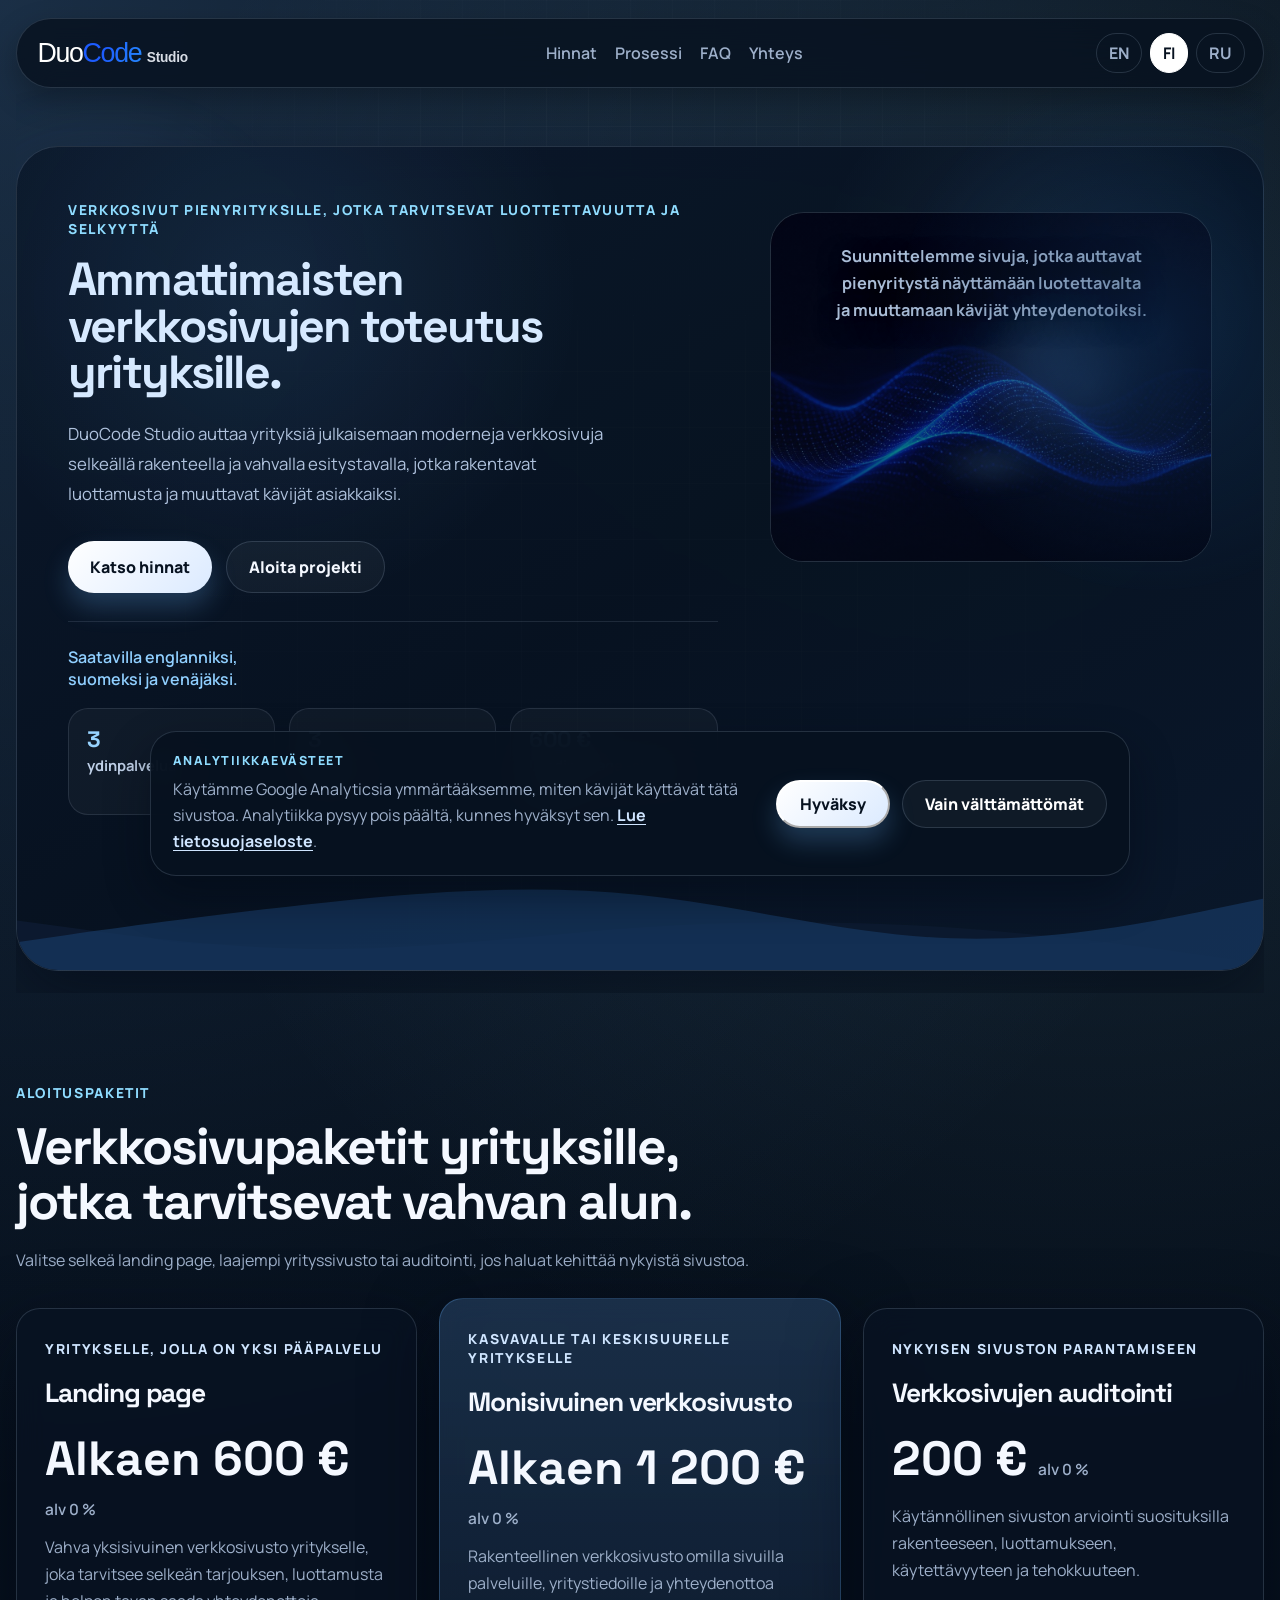
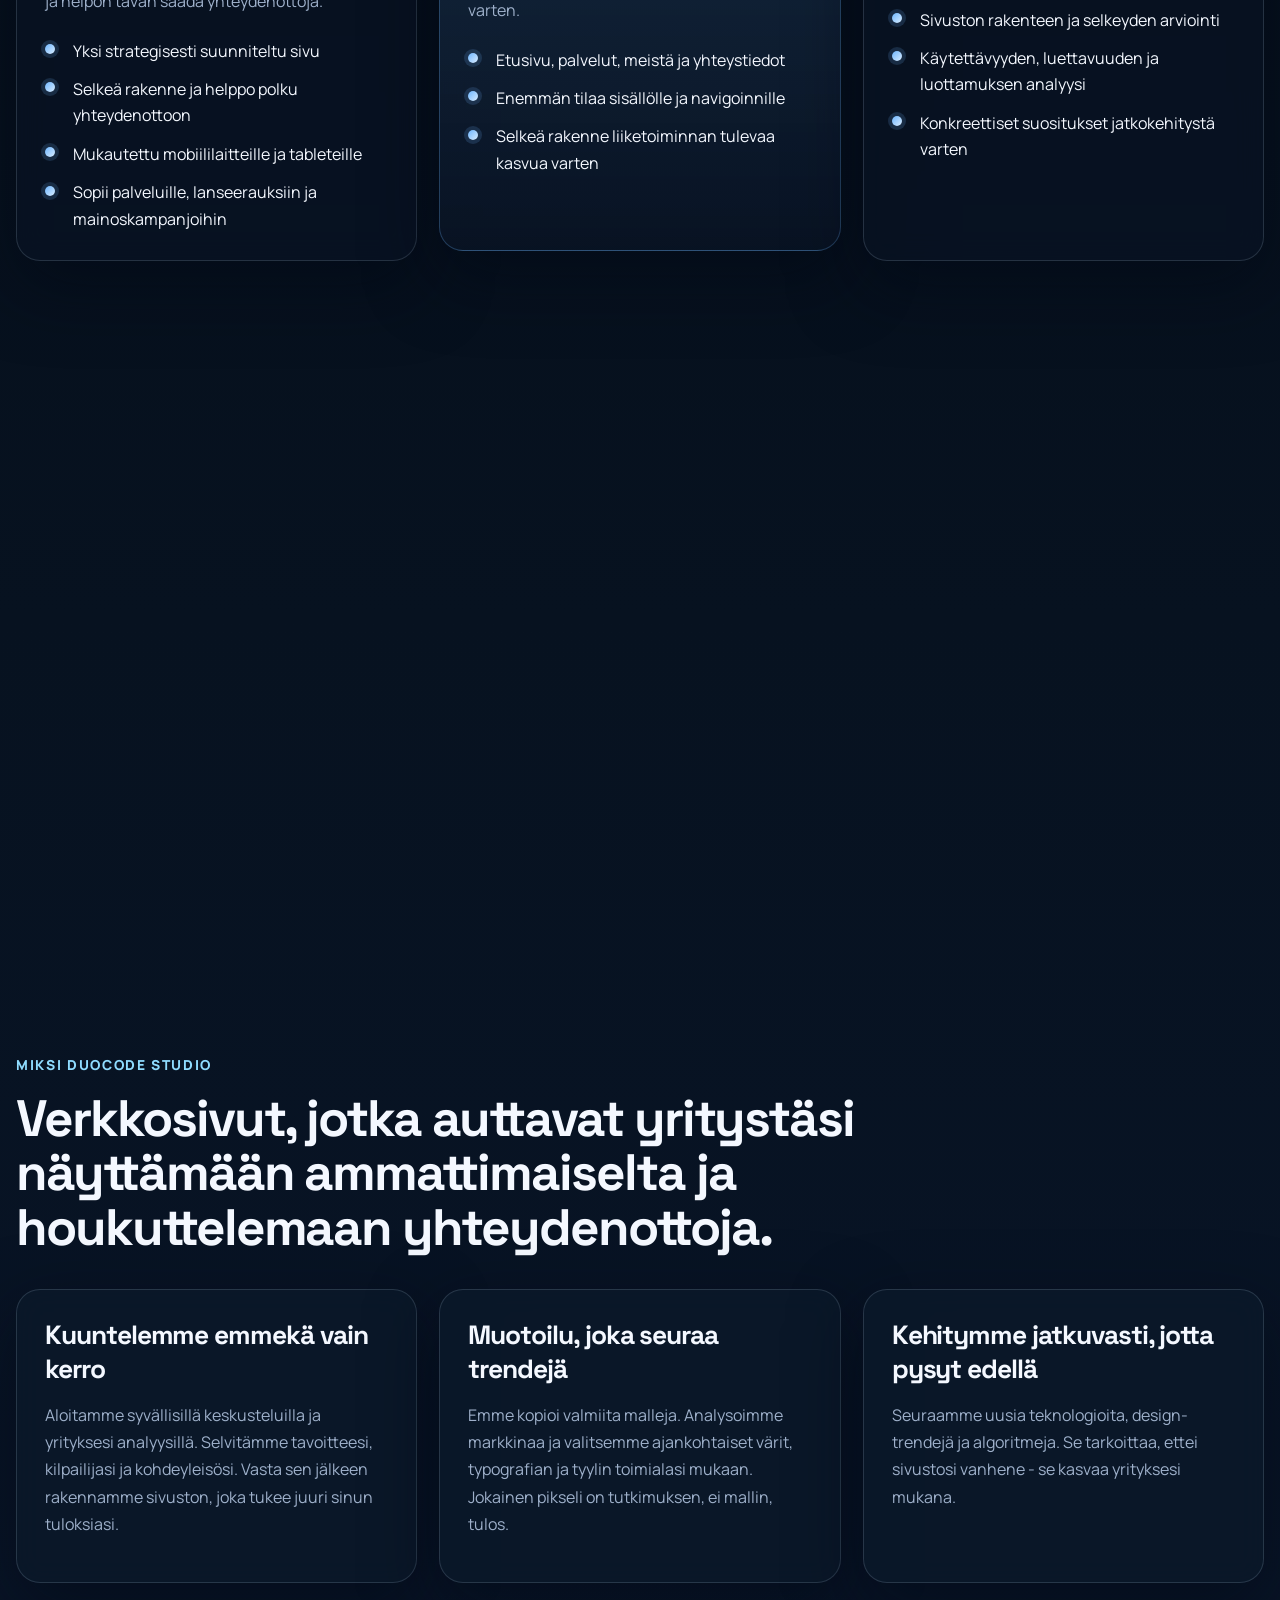
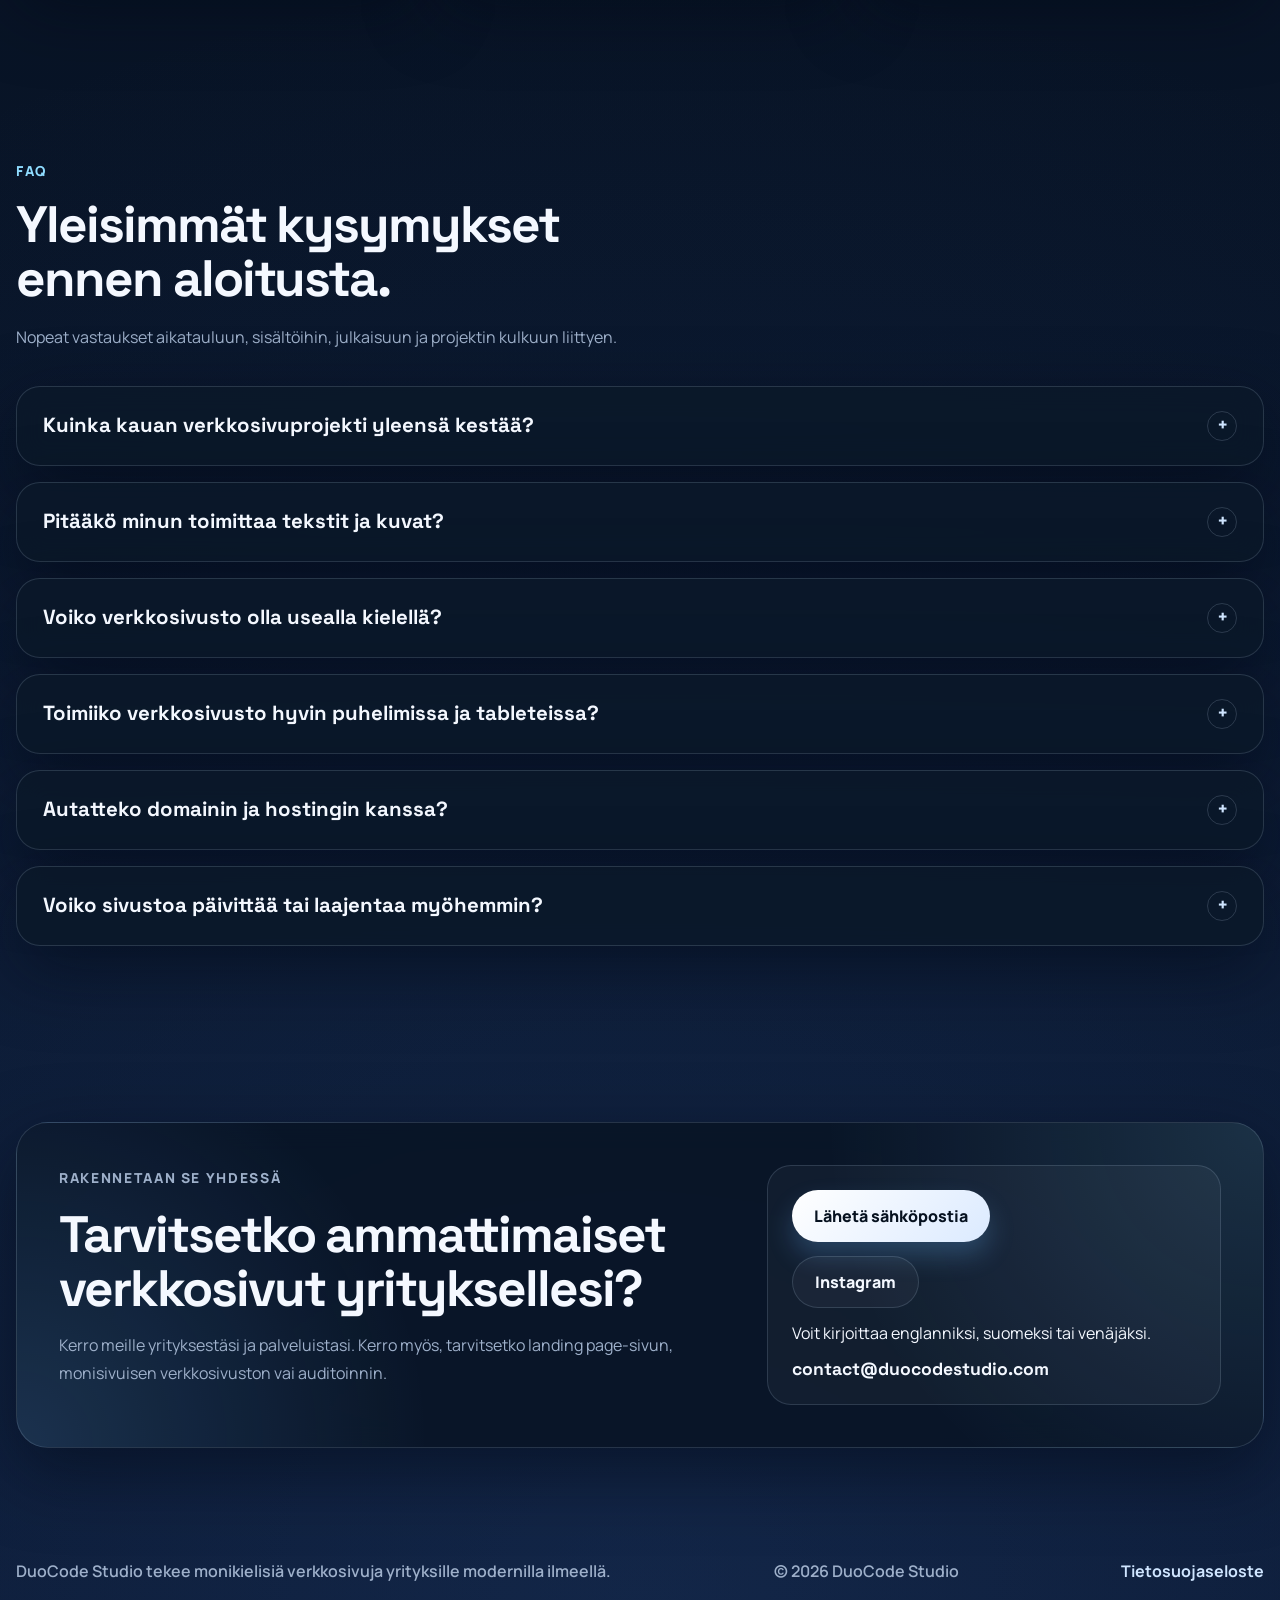
==== commit 7b990371: "update1.0" ====
--- a/fi/index.html
+++ b/fi/index.html
@@ -6,10 +6,12 @@
 		<title>Pienyrityksen verkkosivut alkaen 600 € | DuoCode Studio</title>
 		<meta
 			name="description"
-			content="DuoCode Studio tekee monikielisiä verkkosivuja pienyrityksille: landing page alkaen 600 €, monisivuinen sivusto alkaen 1 200 € ja auditointi 200 €."
+			content="DuoCode Studio toteuttaa ammattimaisia monikielisiä verkkosivuja yrityksille: landing paget, monisivuiset sivustot ja verkkosivuauditoinnit. Alkaen 600 €."
 		/>
 		<meta name="robots" content="index, follow, max-image-preview:large, max-snippet:-1, max-video-preview:-1" />
 		<meta name="theme-color" content="#071220" />
+		<link rel="icon" type="image/svg+xml" href="../assets/favicon.svg" />
+		<link rel="shortcut icon" href="../assets/favicon.svg" />
 		<link rel="canonical" href="https://duocodestudio.com/fi/" />
 		<link rel="alternate" hreflang="en" href="https://duocodestudio.com/" />
 		<link rel="alternate" hreflang="fi" href="https://duocodestudio.com/fi/" />
@@ -24,13 +26,26 @@
 		<meta property="og:title" content="Pienyrityksen verkkosivut alkaen 600 € | DuoCode Studio" />
 		<meta
 			property="og:description"
-			content="DuoCode Studio tekee monikielisiä verkkosivuja pienyrityksille: landing page alkaen 600 €, monisivuinen sivusto alkaen 1 200 € ja auditointi 200 €."
+			content="DuoCode Studio toteuttaa ammattimaisia monikielisiä verkkosivuja yrityksille: landing paget, monisivuiset sivustot ja verkkosivuauditoinnit. Alkaen 600 €."
 		/>
-		<meta name="twitter:card" content="summary" />
+		<meta property="og:image" content="https://duocodestudio.com/assets/og-image-fi.jpg" />
+		<meta property="og:image:type" content="image/jpeg" />
+		<meta property="og:image:width" content="1200" />
+		<meta property="og:image:height" content="630" />
+		<meta
+			property="og:image:alt"
+			content="DuoCode Studion esikatselukuva logolla ja verkkosivupalveluiden viestillä."
+		/>
+		<meta name="twitter:card" content="summary_large_image" />
 		<meta name="twitter:title" content="Pienyrityksen verkkosivut alkaen 600 € | DuoCode Studio" />
 		<meta
 			name="twitter:description"
-			content="DuoCode Studio tekee monikielisiä verkkosivuja pienyrityksille: landing page alkaen 600 €, monisivuinen sivusto alkaen 1 200 € ja auditointi 200 €."
+			content="DuoCode Studio toteuttaa ammattimaisia monikielisiä verkkosivuja yrityksille: landing paget, monisivuiset sivustot ja verkkosivuauditoinnit. Alkaen 600 €."
+		/>
+		<meta name="twitter:image" content="https://duocodestudio.com/assets/og-image-fi.jpg" />
+		<meta
+			name="twitter:image:alt"
+			content="DuoCode Studion esikatselukuva logolla ja verkkosivupalveluiden viestillä."
 		/>
 		<link rel="preconnect" href="https://fonts.googleapis.com" />
 		<link rel="preconnect" href="https://fonts.gstatic.com" crossorigin />
@@ -51,7 +66,7 @@
 						"url": "https://duocodestudio.com/fi/",
 						"logo": "https://duocodestudio.com/assets/duocode-studio-logo.svg",
 						"image": "https://duocodestudio.com/assets/duocode-studio-logo.svg",
-						"email": "hello@duocodestudio.com",
+						"email": "contact@duocodestudio.com",
 						"description": "DuoCode Studio tekee monikielisiä verkkosivuja pienyrityksille, mukaan lukien landing paget, monisivuiset sivustot ja verkkosivuauditoinnit.",
 						"priceRange": "EUR 200-1200+",
 						"areaServed": ["Finland", "Europe"],
@@ -64,7 +79,7 @@
 						"contactPoint": {
 							"@type": "ContactPoint",
 							"contactType": "customer support",
-							"email": "hello@duocodestudio.com",
+							"email": "contact@duocodestudio.com",
 							"availableLanguage": ["English", "Finnish", "Russian"]
 						},
 						"offers": [
@@ -178,10 +193,10 @@
 						<div class="hero-grid">
 							<div class="hero-copy" data-reveal>
 								<p class="eyebrow">Verkkosivut pienyrityksille, jotka tarvitsevat luottettavuutta ja selkyyttä</p>
-								<h1>Ammattimaiset verkkosivut yrityksille, joiden on näytettävä uskottavilta verkossa.</h1>
+								<h1>Ammattimaisten verkkosivujen toteutus yrityksille.</h1>
 								<p class="hero-intro">
-									DuoCode Studio auttaa yrityksiä luomaan selkeitä ja moderneja verkkosivuja, jotka esittelevät palvelut
-									ymmärrettävästi ja tuovat asiakkailta yhteydenottoja.
+									DuoCode Studio auttaa yrityksiä julkaisemaan moderneja verkkosivuja selkeällä rakenteella ja vahvalla
+									esitystavalla, jotka rakentavat luottamusta ja muuttavat kävijät asiakkaiksi.
 								</p>
 
 								<div class="hero-actions">
@@ -256,7 +271,7 @@
 						<article class="price-card" data-reveal>
 							<p class="card-kicker">Yritykselle, jolla on yksi pääpalvelu</p>
 							<h3>Landing page</h3>
-							<p class="price">Alkaen 600 €</p>
+							<p class="price">Alkaen 600 € <span class="price-note">alv 0 %</span></p>
 							<p class="card-copy">
 								Vahva yksisivuinen verkkosivusto yritykselle, joka tarvitsee selkeän tarjouksen, luottamusta ja helpon
 								tavan saada yhteydenottoja.
@@ -272,7 +287,7 @@
 						<article class="price-card featured" data-reveal>
 							<p class="card-kicker">Kasvavalle tai keskisuurelle yritykselle</p>
 							<h3>Monisivuinen verkkosivusto</h3>
-							<p class="price">Alkaen 1 200 €</p>
+							<p class="price">Alkaen 1 200 € <span class="price-note">alv 0 %</span></p>
 							<p class="card-copy">
 								Rakenteellinen verkkosivusto omilla sivuilla palveluille, yritystiedoille ja yhteydenottoa varten.
 							</p>
@@ -286,7 +301,7 @@
 						<article class="price-card" data-reveal>
 							<p class="card-kicker">Nykyisen sivuston parantamiseen</p>
 							<h3>Verkkosivujen auditointi</h3>
-							<p class="price">200 €</p>
+							<p class="price">200 € <span class="price-note">alv 0 %</span></p>
 							<p class="card-copy">
 								Käytännöllinen sivuston arviointi suosituksilla rakenteeseen, luottamukseen, käytettävyyteen ja
 								tehokkuuteen.
@@ -441,7 +456,7 @@
 							<a class="button button-primary" href="mailto:contact@duocodestudio.com">Lähetä sähköpostia</a>
 							<a
 								class="button button-secondary"
-								href="https://instagram.com/"
+								href="https://www.instagram.com/duocode.studio?igsh=MXdiYXFjajJpcDlhMQ%3D%3D&utm_source=qr"
 								target="_blank"
 								rel="noreferrer noopener"
 							>
@@ -455,18 +470,19 @@
 			</main>
 
 			<footer class="site-footer">
-				<p>
-					DuoCode Studio tekee monikielisiä verkkosivuja yrityksille selkeällä hinnoittelulla ja modernilla ilmeellä.
-				</p>
+				<p>DuoCode Studio tekee monikielisiä verkkosivuja yrityksille modernilla ilmeellä.</p>
 				<p>&copy; <span id="year"></span> DuoCode Studio</p>
 				<div class="language-switcher language-switcher-footer" aria-label="Kielen valitsin">
 					<a class="lang-button" href="../" lang="en" hreflang="en">EN</a>
 					<a class="lang-button is-active" href="./" lang="fi" hreflang="fi" aria-current="page">FI</a>
 					<a class="lang-button" href="../ru/" lang="ru" hreflang="ru">RU</a>
 				</div>
-				<button class="cookie-settings-button is-hidden" id="cookie-settings-button" type="button">
-					Evästeasetukset
-				</button>
+				<div class="footer-tools">
+					<a class="footer-link" href="./privacy-policy/">Tietosuojaseloste</a>
+					<button class="cookie-settings-button is-hidden" id="cookie-settings-button" type="button">
+						Evästeasetukset
+					</button>
+				</div>
 			</footer>
 		</div>
 		<div
@@ -480,7 +496,7 @@
 				<p class="cookie-banner-kicker">Analytiikkaevästeet</p>
 				<p class="cookie-banner-text">
 					Käytämme Google Analyticsia ymmärtääksemme, miten kävijät käyttävät tätä sivustoa. Analytiikka pysyy pois
-					päältä, kunnes hyväksyt sen.
+					päältä, kunnes hyväksyt sen. <a class="cookie-banner-link" href="./privacy-policy/">Lue tietosuojaseloste</a>.
 				</p>
 			</div>
 			<div class="cookie-banner-actions">
--- a/styles.css
+++ b/styles.css
@@ -756,9 +756,21 @@
 
 .price {
 	margin: 18px 0 14px;
+	display: flex;
+	flex-wrap: wrap;
+	align-items: baseline;
+	gap: 10px;
 	font-family: "Space Grotesk", sans-serif;
 	font-size: clamp(2rem, 5vw, 3rem);
 	font-weight: 700;
+}
+
+.price-note {
+	font-family: "Manrope", sans-serif;
+	font-size: clamp(0.84rem, 1.2vw, 1rem);
+	font-weight: 600;
+	letter-spacing: 0;
+	color: var(--muted);
 }
 
 .card-copy {
@@ -866,6 +878,8 @@
 .site-footer {
 	display: flex;
 	justify-content: space-between;
+	flex-wrap: wrap;
+	align-items: center;
 	gap: 16px;
 	padding: 24px 0 40px;
 	color: var(--muted);
@@ -874,6 +888,174 @@
 
 .site-footer p {
 	margin: 0;
+}
+
+.footer-tools {
+	display: inline-flex;
+	align-items: center;
+	justify-content: flex-end;
+	flex-wrap: wrap;
+	gap: 12px;
+}
+
+.footer-link,
+.cookie-banner-link,
+.legal-contact-link {
+	color: var(--accent-dark);
+	font-weight: 700;
+	transition: color 180ms ease;
+}
+
+.footer-link:hover,
+.footer-link:focus-visible,
+.cookie-banner-link:hover,
+.cookie-banner-link:focus-visible,
+.legal-contact-link:hover,
+.legal-contact-link:focus-visible {
+	color: var(--ink);
+}
+
+.cookie-banner-link {
+	text-decoration: underline;
+	text-underline-offset: 0.18em;
+}
+
+.legal-main {
+	padding: 44px 0 80px;
+}
+
+.legal-hero .section-heading {
+	max-width: 880px;
+}
+
+.legal-hero h1 {
+	max-width: none;
+	font-size: clamp(2.6rem, 5vw, 4.8rem);
+	line-height: 0.98;
+}
+
+.legal-hero .section-heading p:last-child {
+	max-width: 66ch;
+	margin-top: 22px;
+}
+
+.legal-section-stack {
+	display: grid;
+	gap: 24px;
+}
+
+.legal-grid {
+	display: grid;
+	grid-template-columns: repeat(2, minmax(0, 1fr));
+	gap: 24px;
+}
+
+.legal-card {
+	padding: 28px;
+	border-radius: var(--radius-lg);
+	background: rgba(10, 22, 40, 0.88);
+	border: 1px solid var(--line);
+	box-shadow: var(--shadow);
+}
+
+.legal-card h2,
+.legal-card h3 {
+	margin: 0 0 16px;
+	font-size: clamp(1.35rem, 2.4vw, 1.9rem);
+}
+
+.legal-card p {
+	margin: 0;
+	color: var(--muted);
+	line-height: 1.72;
+}
+
+.legal-card p + p {
+	margin-top: 12px;
+}
+
+.legal-list {
+	margin: 18px 0 0;
+	padding-left: 1.1rem;
+	display: grid;
+	gap: 10px;
+	color: var(--muted);
+}
+
+.legal-list li {
+	line-height: 1.68;
+}
+
+.legal-meta {
+	display: grid;
+	grid-template-columns: repeat(4, minmax(0, 1fr));
+	gap: 16px;
+	margin-top: 28px;
+	padding: 20px;
+	border-radius: var(--radius-md);
+	background: rgba(255, 255, 255, 0.04);
+	border: 1px solid var(--line);
+}
+
+.legal-meta-block strong {
+	display: block;
+	margin-bottom: 6px;
+	font-family: "Space Grotesk", sans-serif;
+	font-size: 1rem;
+	color: var(--ink);
+}
+
+.legal-meta-block span {
+	display: block;
+	color: var(--muted);
+	line-height: 1.55;
+}
+
+.not-found-main {
+	min-height: calc(100vh - 220px);
+	display: flex;
+	align-items: center;
+}
+
+.not-found-card {
+	width: min(100%, 760px);
+	margin: 0 auto;
+	padding: clamp(30px, 5vw, 46px);
+	border-radius: var(--radius-xl);
+	background: rgba(10, 22, 40, 0.88);
+	border: 1px solid var(--line);
+	box-shadow: var(--shadow);
+	text-align: center;
+}
+
+.not-found-card h1 {
+	max-width: none;
+	margin-bottom: 18px;
+	font-size: clamp(2.8rem, 6vw, 4.6rem);
+	line-height: 0.98;
+}
+
+.not-found-card p {
+	margin: 0 auto;
+	max-width: 54ch;
+	color: var(--muted);
+	line-height: 1.72;
+}
+
+.not-found-actions,
+.not-found-links {
+	display: flex;
+	justify-content: center;
+	flex-wrap: wrap;
+	gap: 12px;
+}
+
+.not-found-actions {
+	margin-top: 26px;
+}
+
+.not-found-links {
+	margin-top: 18px;
 }
 
 .cookie-banner {
@@ -985,7 +1167,9 @@
 	.hero-grid,
 	.pricing-grid,
 	.process-grid,
-	.value-grid {
+	.value-grid,
+	.legal-grid,
+	.legal-meta {
 		grid-template-columns: 1fr;
 	}
 
@@ -1109,6 +1293,31 @@
 		flex-direction: column;
 		align-items: center;
 		text-align: center;
+	}
+
+	.footer-tools {
+		width: 100%;
+		justify-content: center;
+	}
+
+	.legal-main {
+		padding-top: 34px;
+	}
+
+	.legal-card {
+		padding: 24px;
+	}
+
+	.legal-meta {
+		padding: 18px;
+	}
+
+	.not-found-main {
+		min-height: auto;
+	}
+
+	.footer-tools {
+		justify-content: center;
 	}
 
 	.cookie-banner {
@@ -1471,6 +1680,15 @@
 		padding: 8px 11px;
 		font-size: 0.8rem;
 	}
+
+	.legal-card {
+		padding: 20px;
+	}
+
+	.legal-hero h1,
+	.not-found-card h1 {
+		font-size: clamp(2.2rem, 12vw, 3rem);
+	}
 }
 
 @media (prefers-reduced-motion: reduce) {
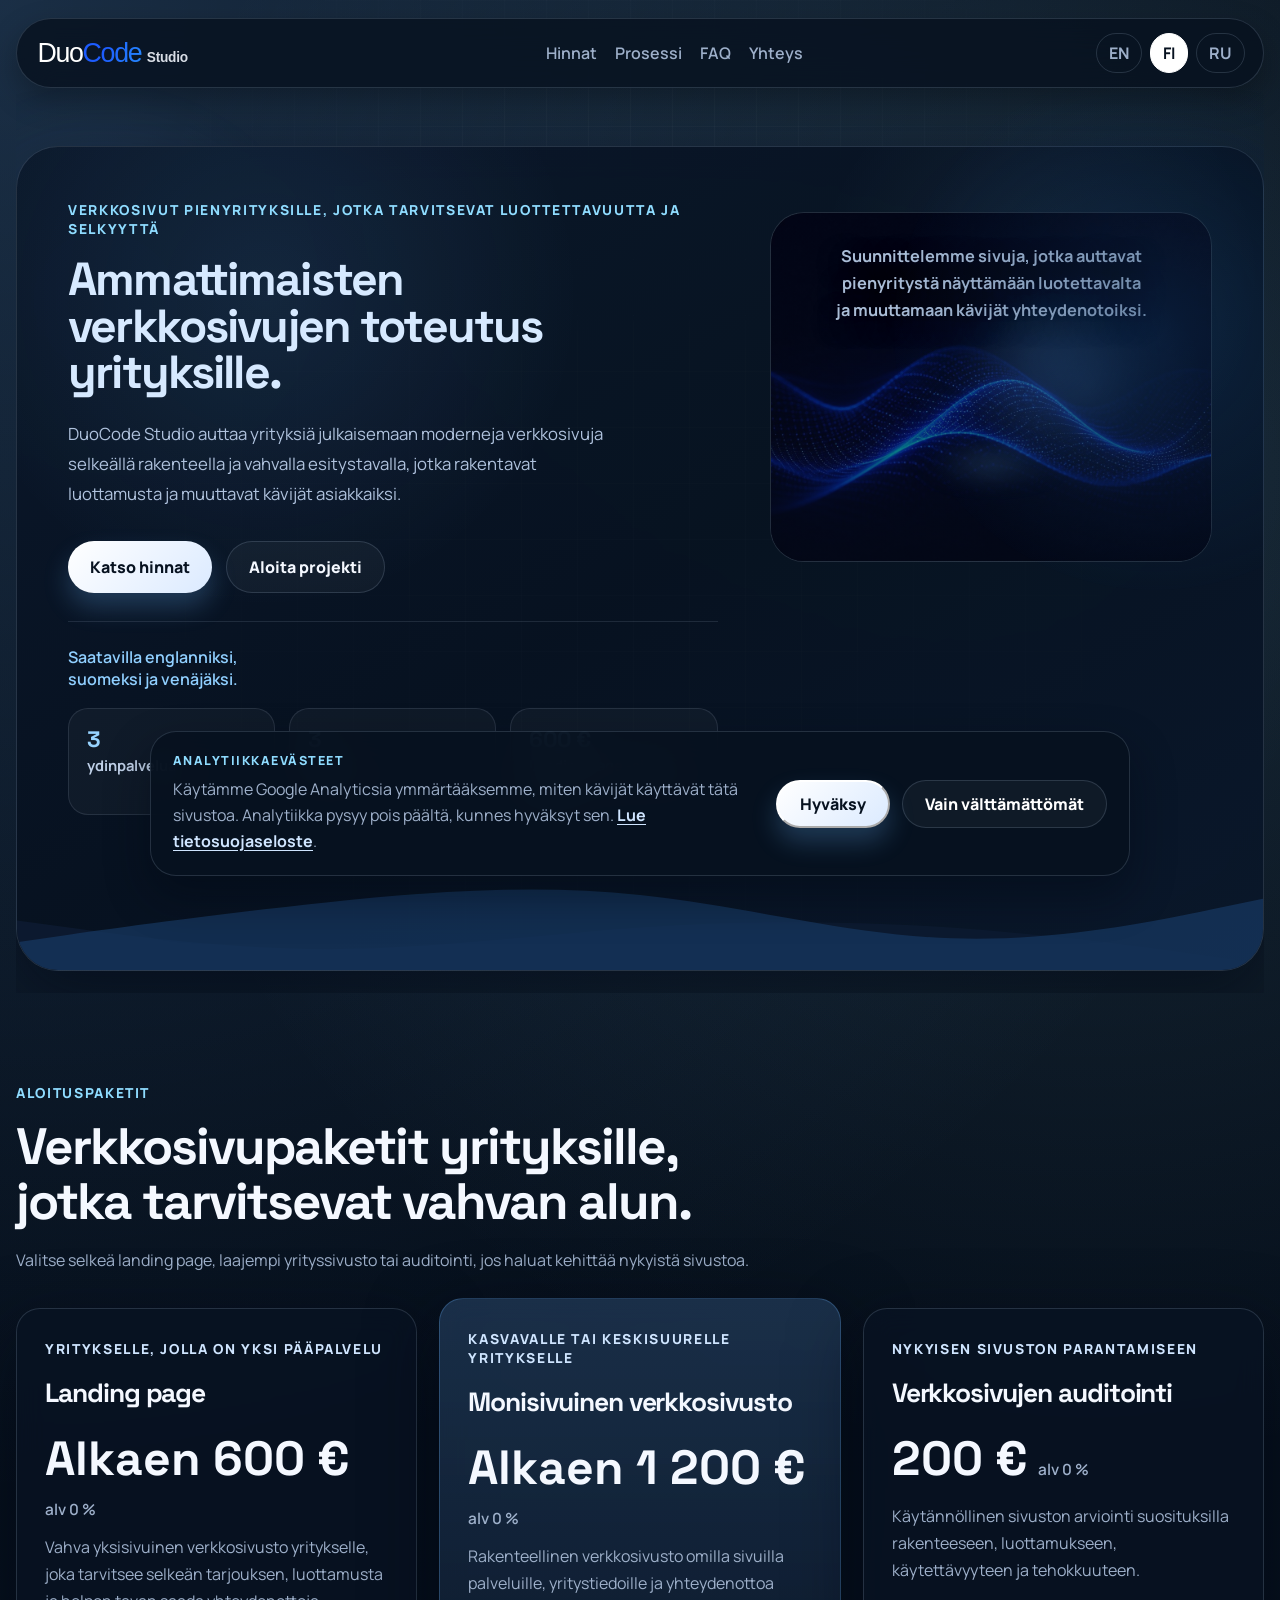
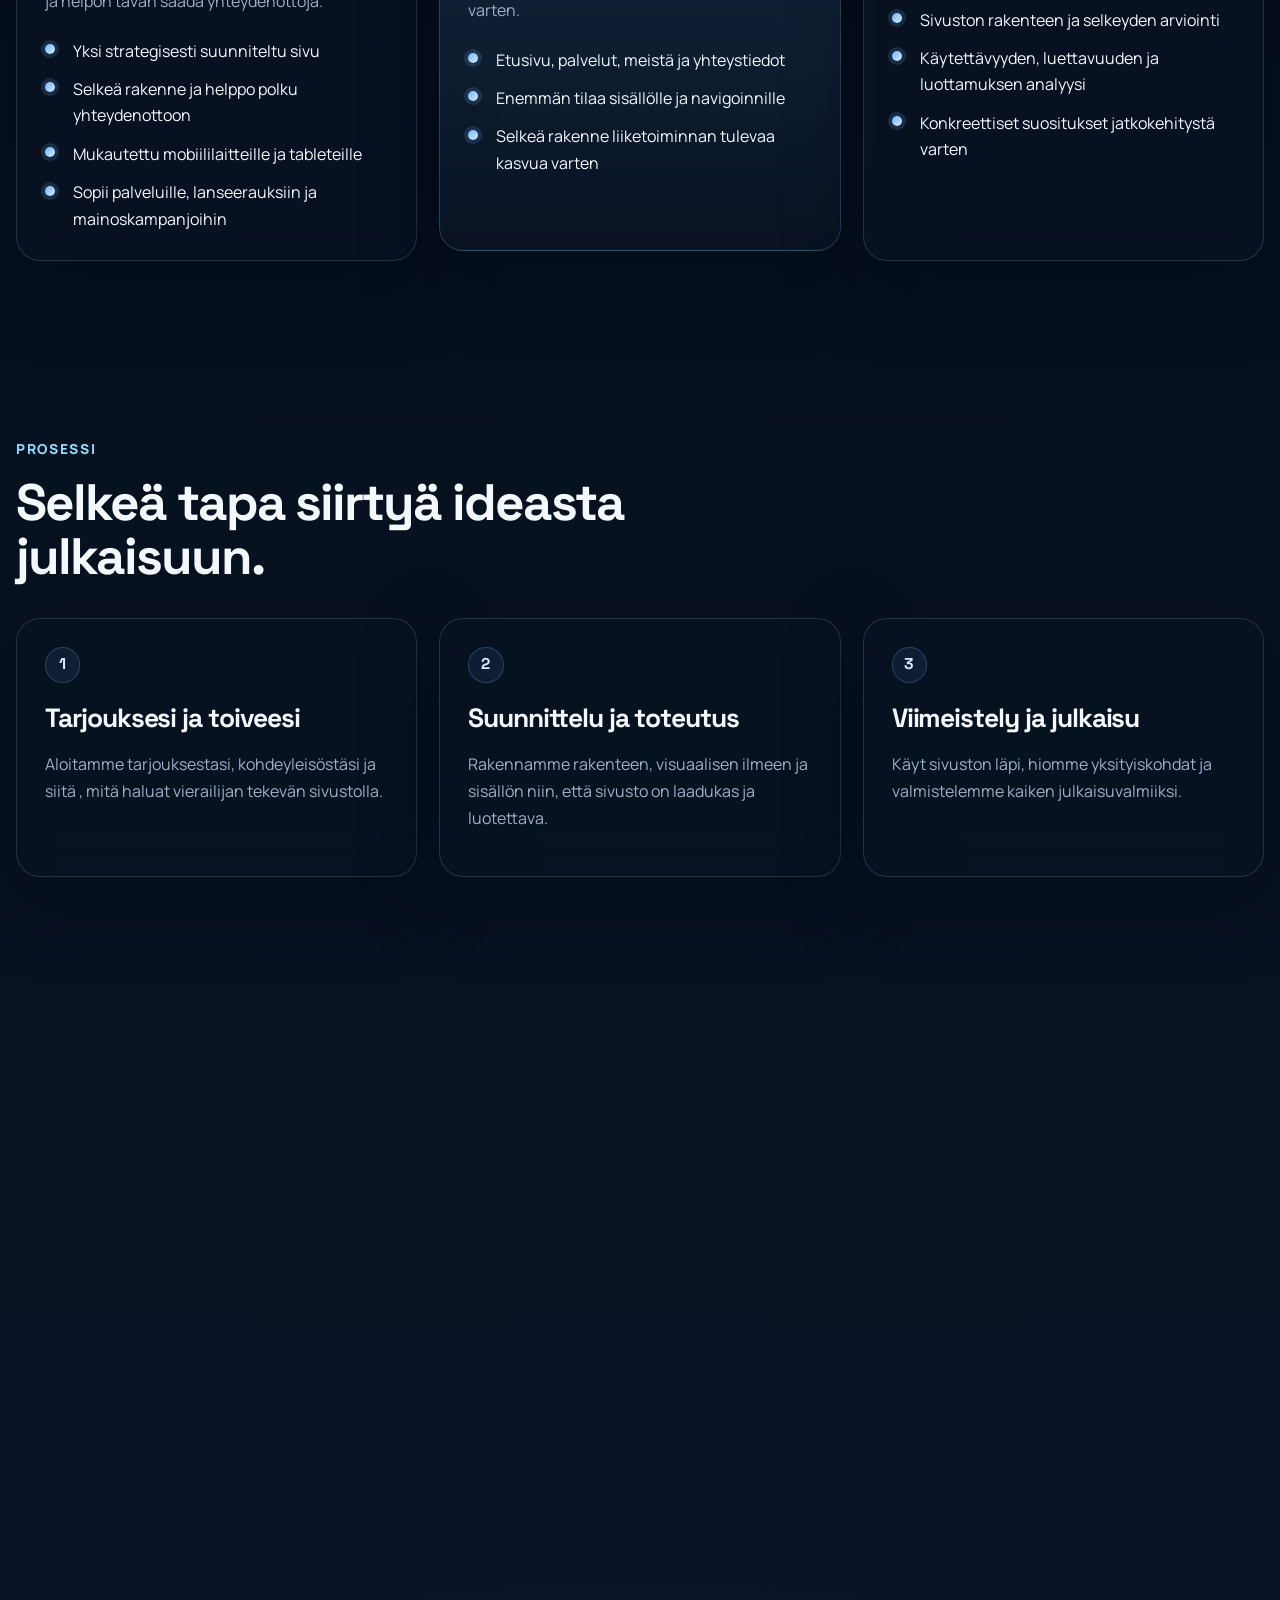
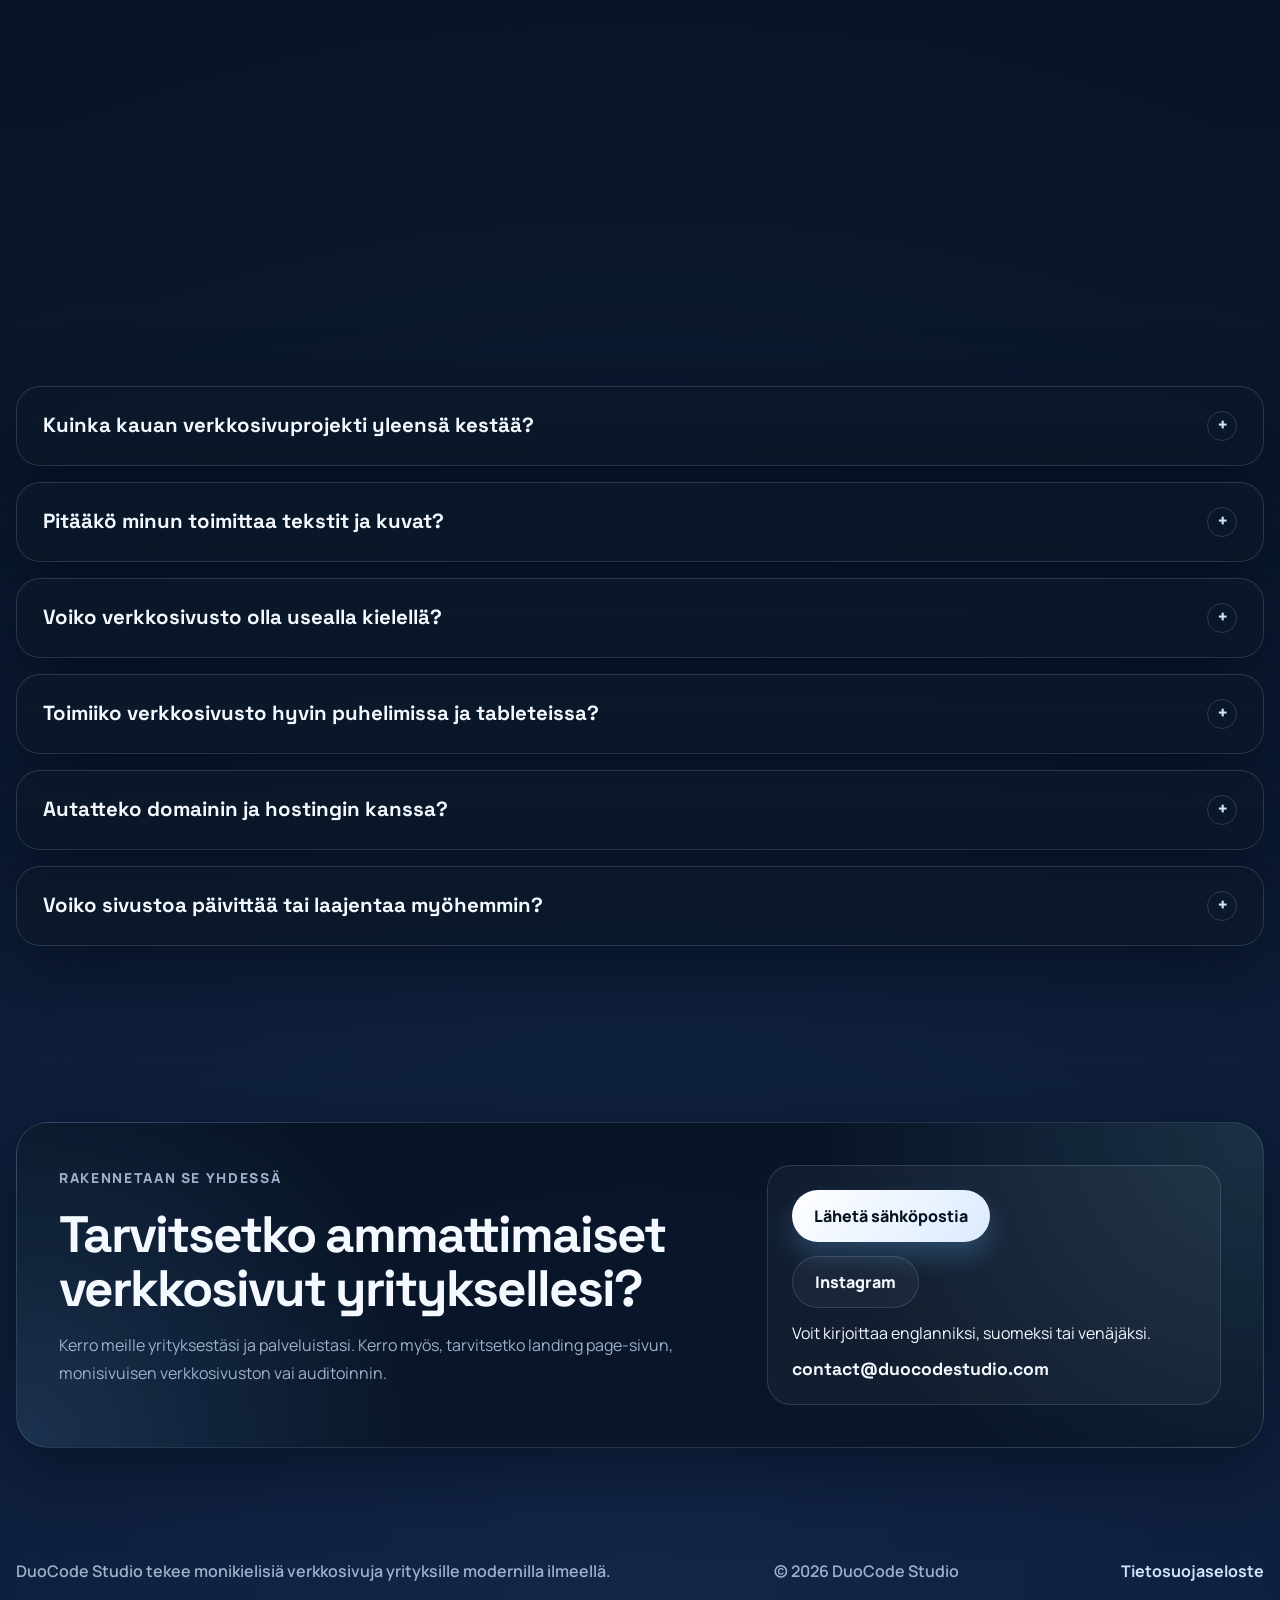
==== commit c6bbd702: "Clarity" ====
--- a/fi/index.html
+++ b/fi/index.html
@@ -55,6 +55,7 @@
 		/>
 		<link rel="stylesheet" href="../styles.css" />
 		<script src="../analytics-consent.js" defer></script>
+		<script src="../clarity-consent.js" defer></script>
 		<script type="application/ld+json">
 			{
 				"@context": "https://schema.org",
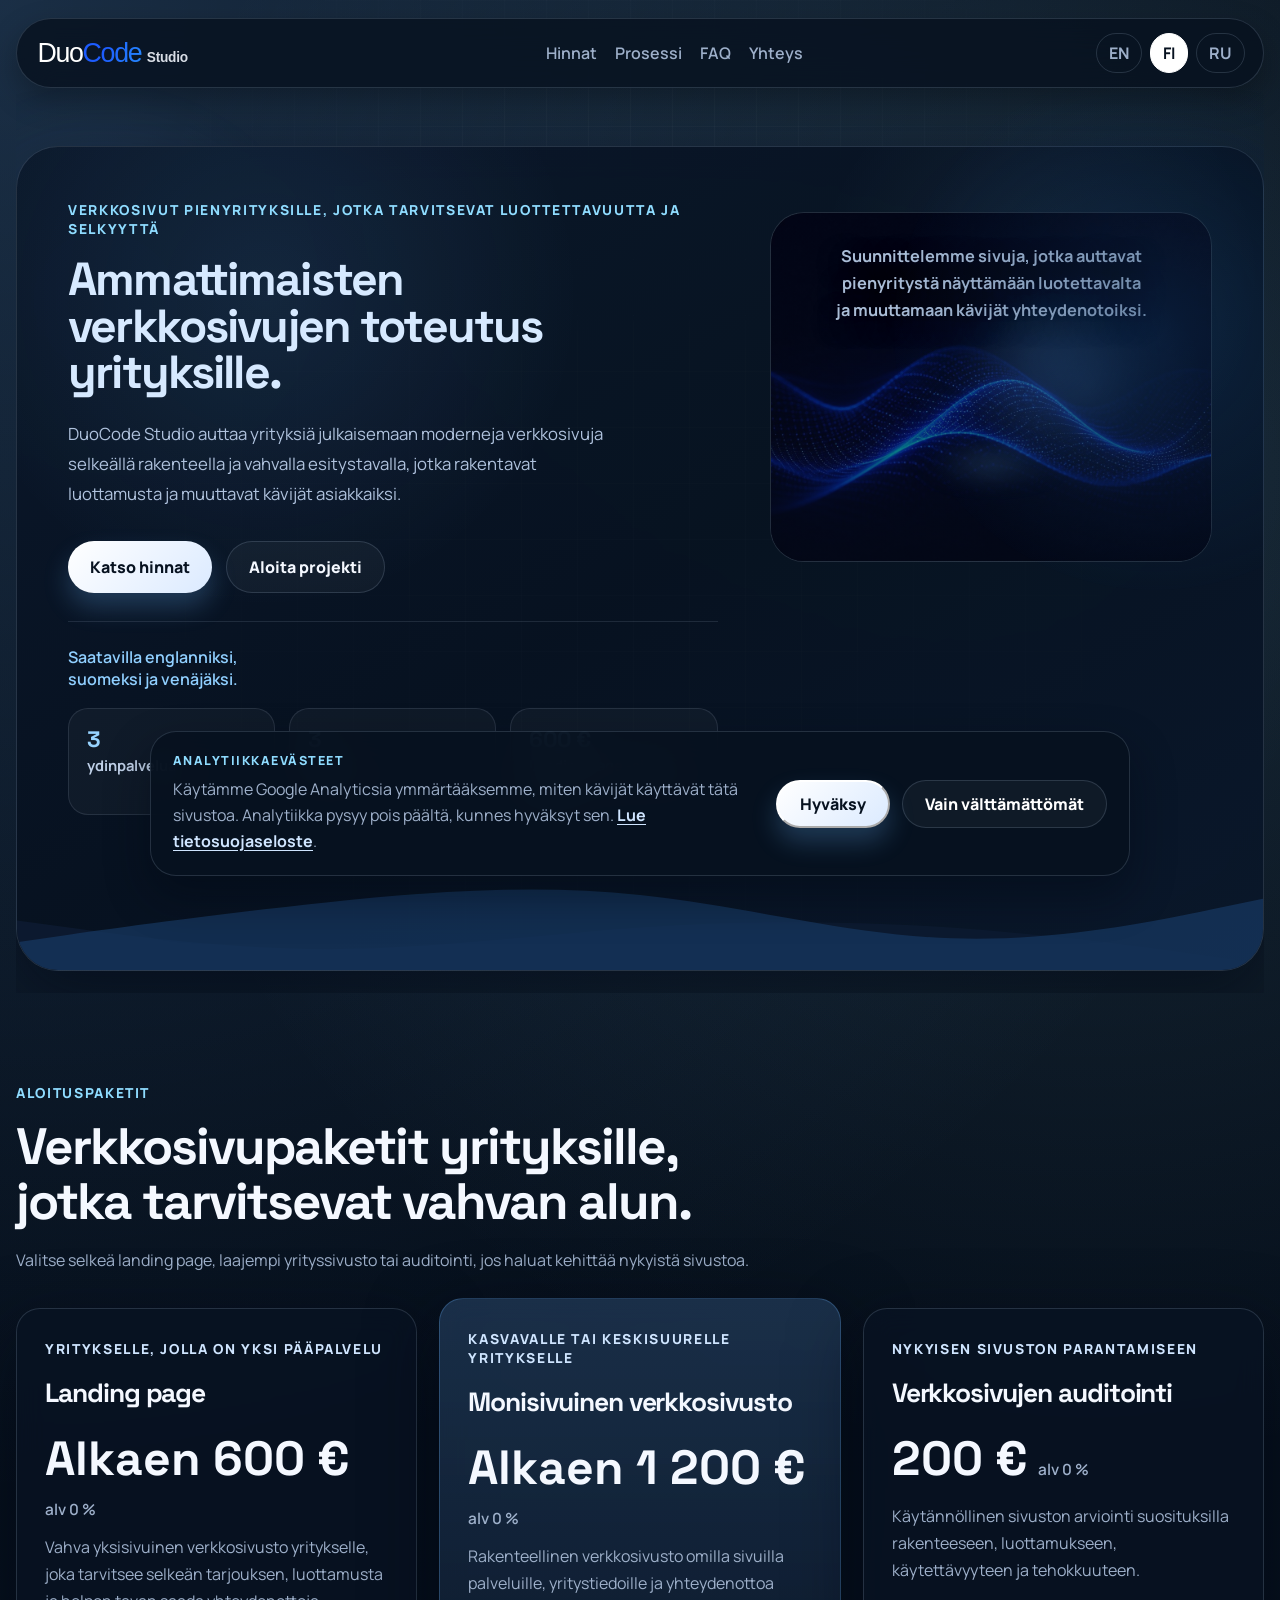
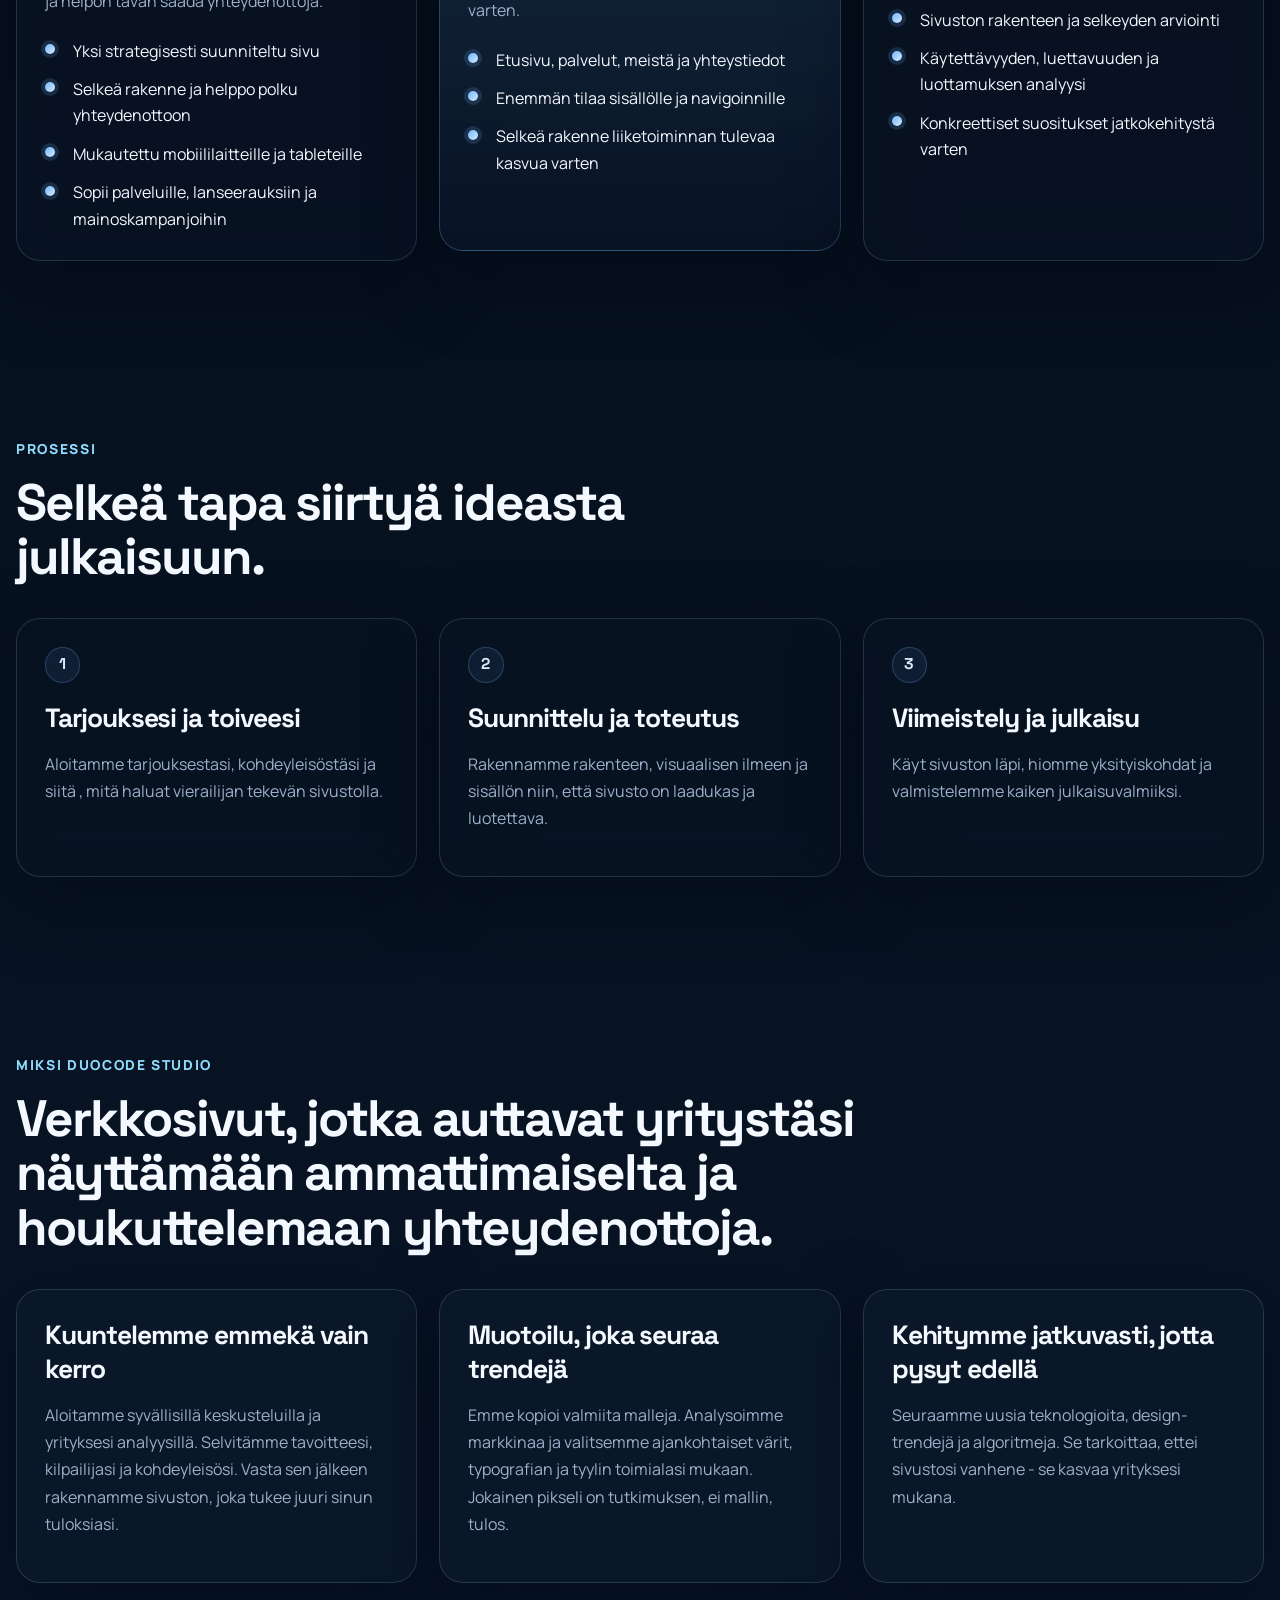
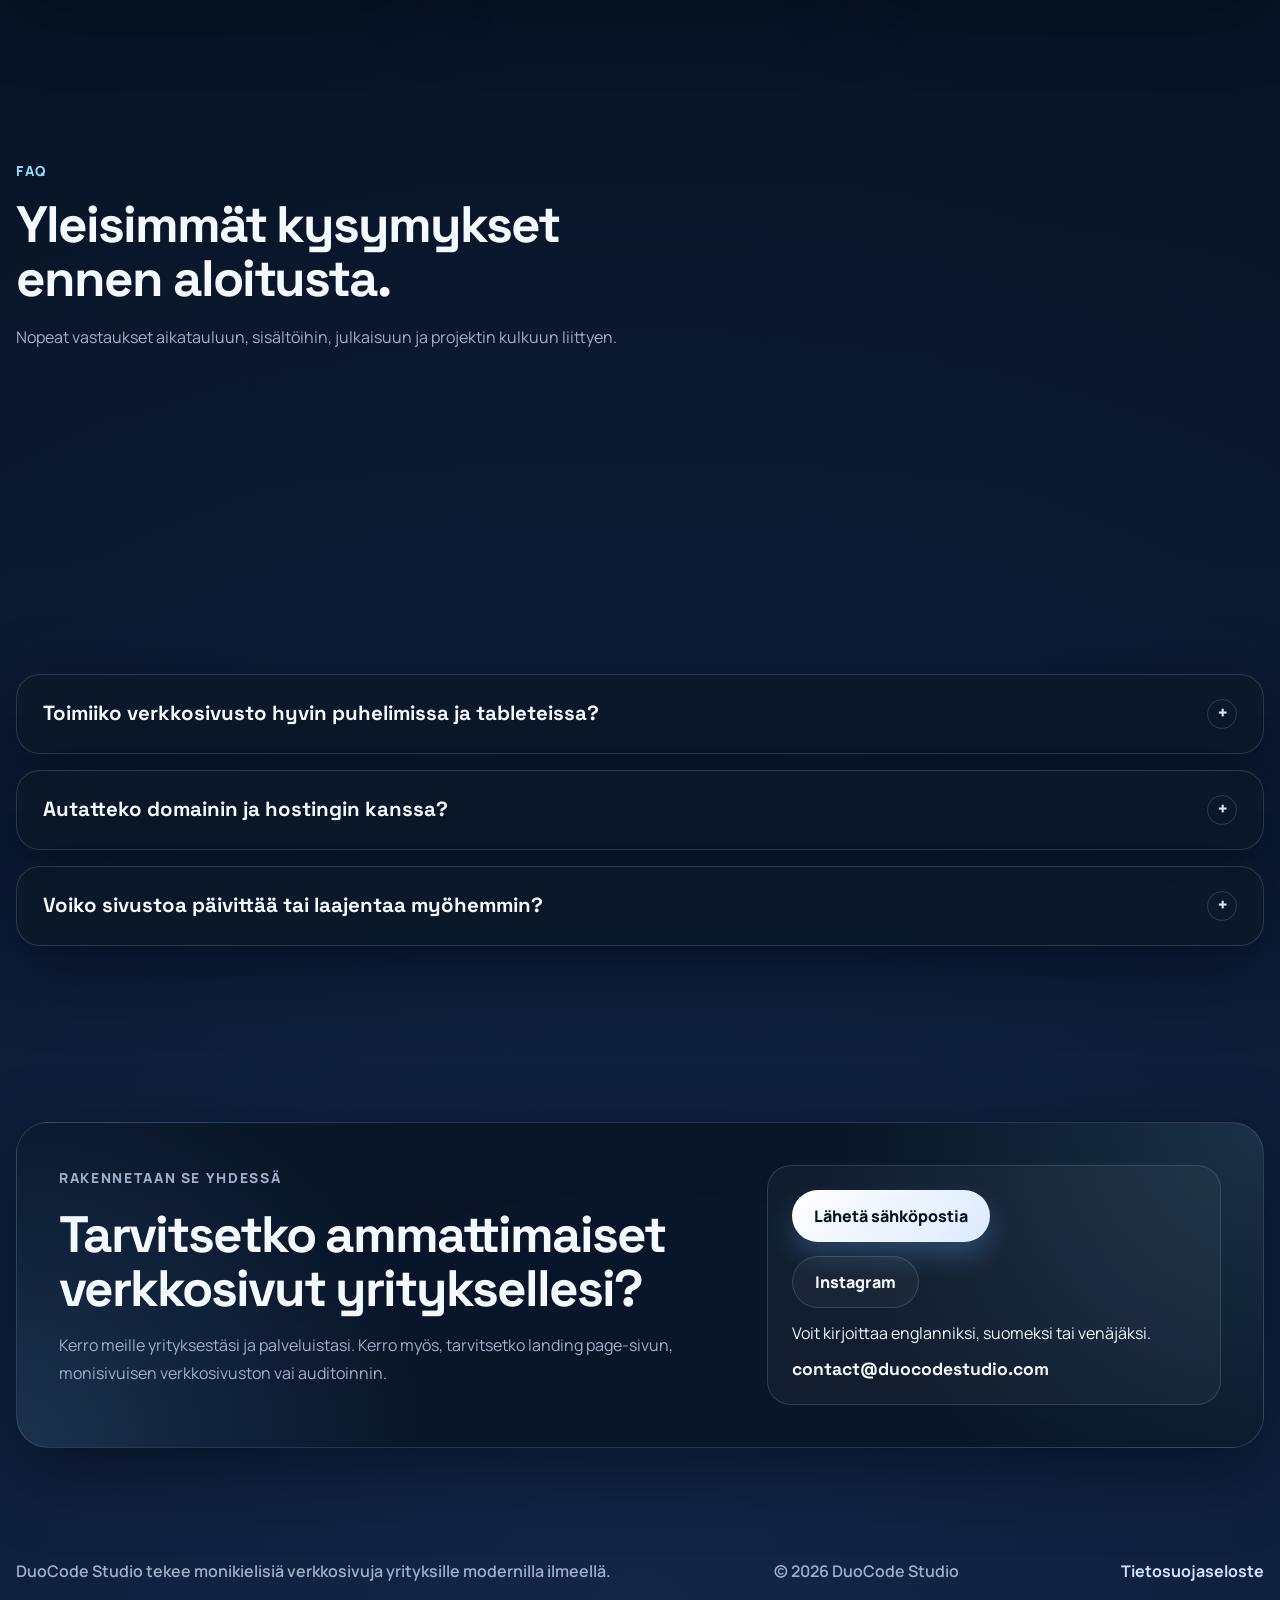
==== commit 5d9fdc06: "add vercel.json" ====
--- a/fi/index.html
+++ b/fi/index.html
@@ -171,7 +171,7 @@
 		<div class="page-shell">
 			<header class="site-header">
 				<a class="brand" href="#top" aria-label="DuoCode Studio">
-					<img class="brand-logo" src="../assets/duocode-studio-logo.svg" alt="DuoCode Studio" />
+					<img class="brand-logo" src="../assets/duocode-studio-logo.svg" alt="DuoCode Studio" width="410" height="82" />
 				</a>
 
 				<nav class="site-nav" aria-label="Päänavigaatio">
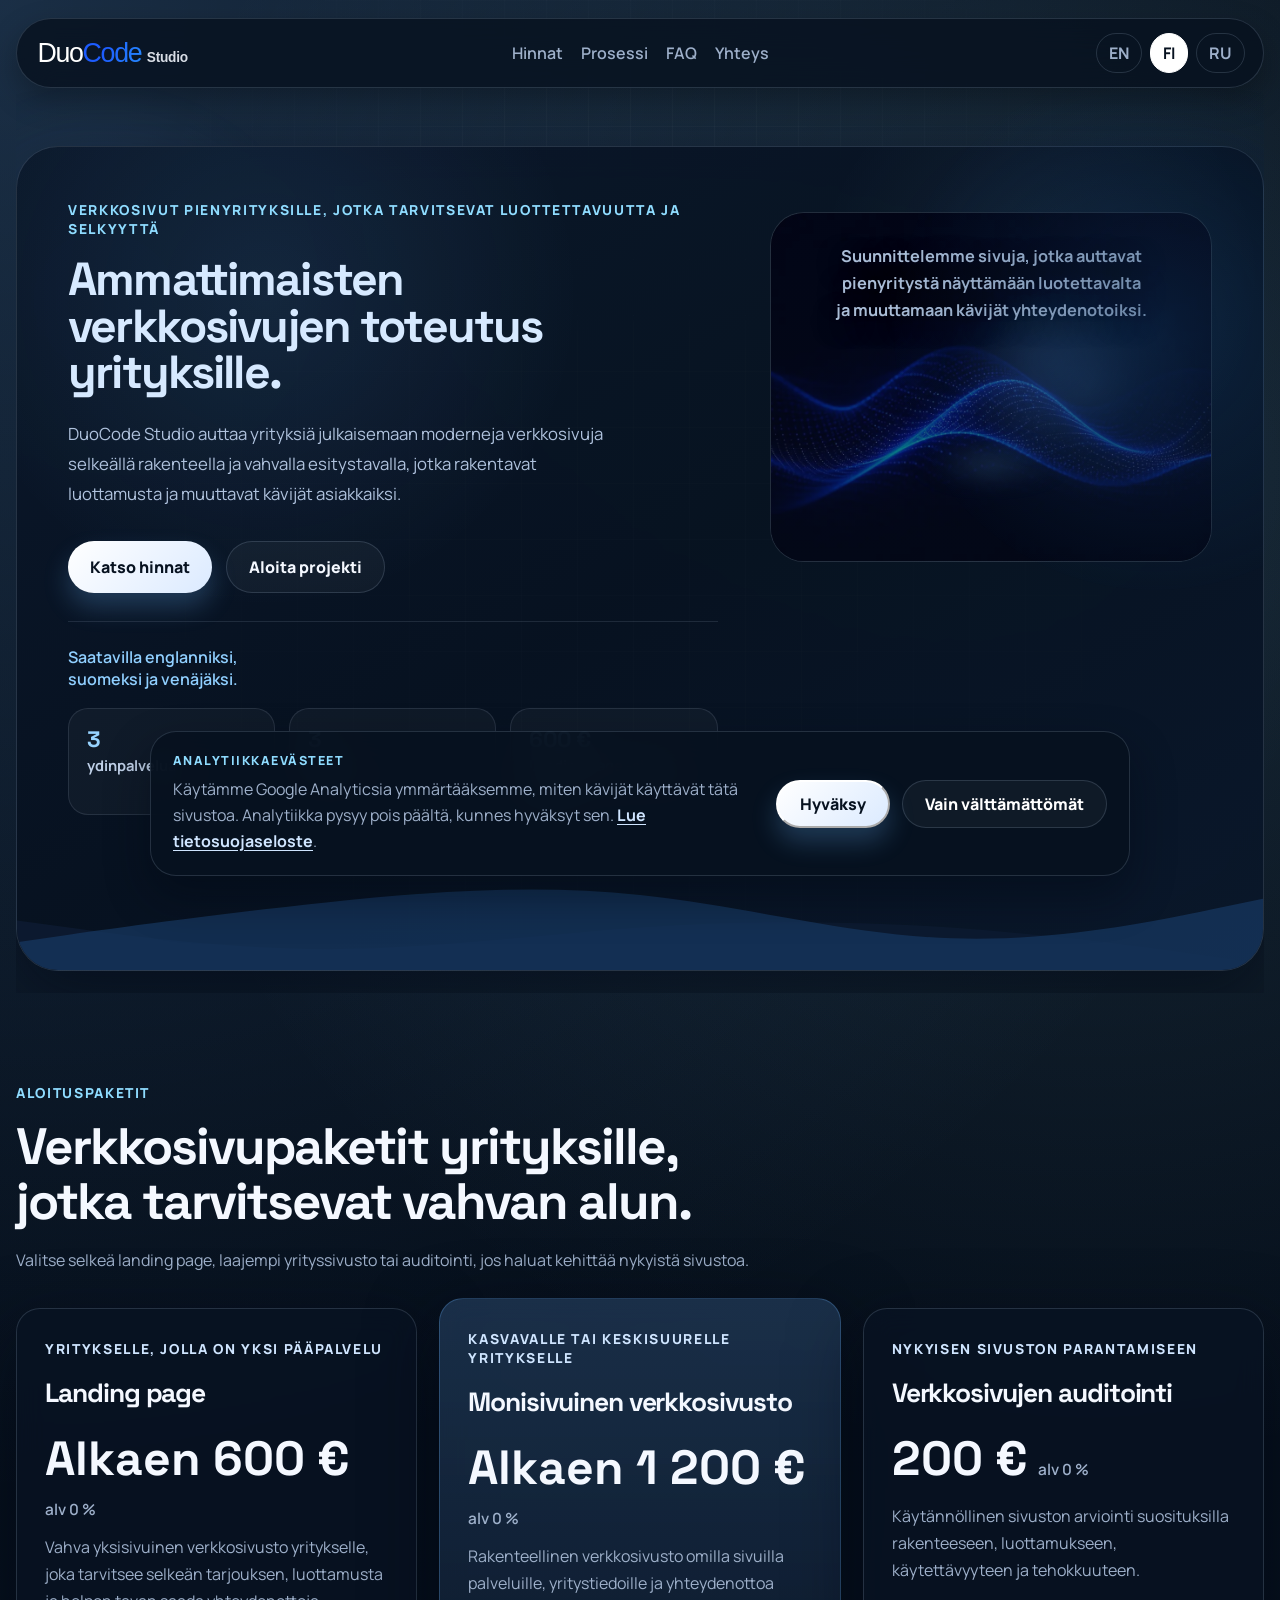
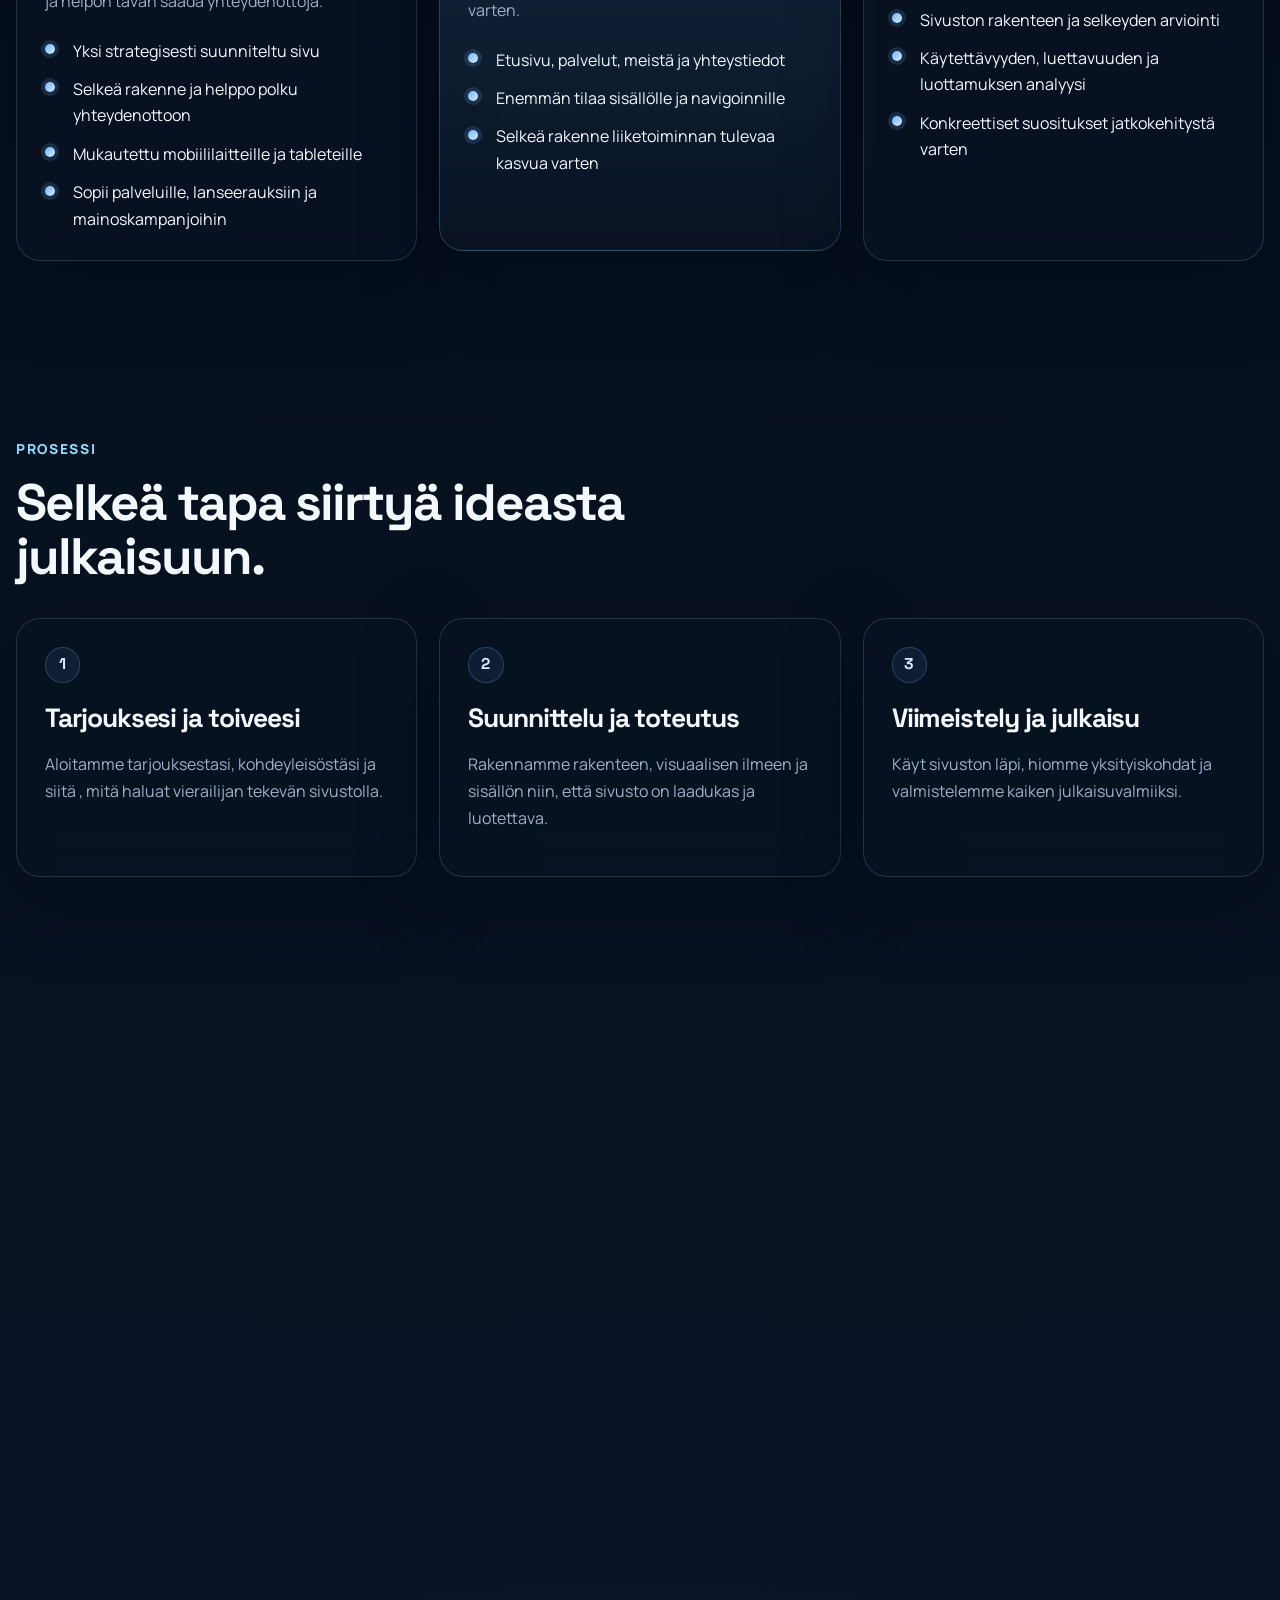
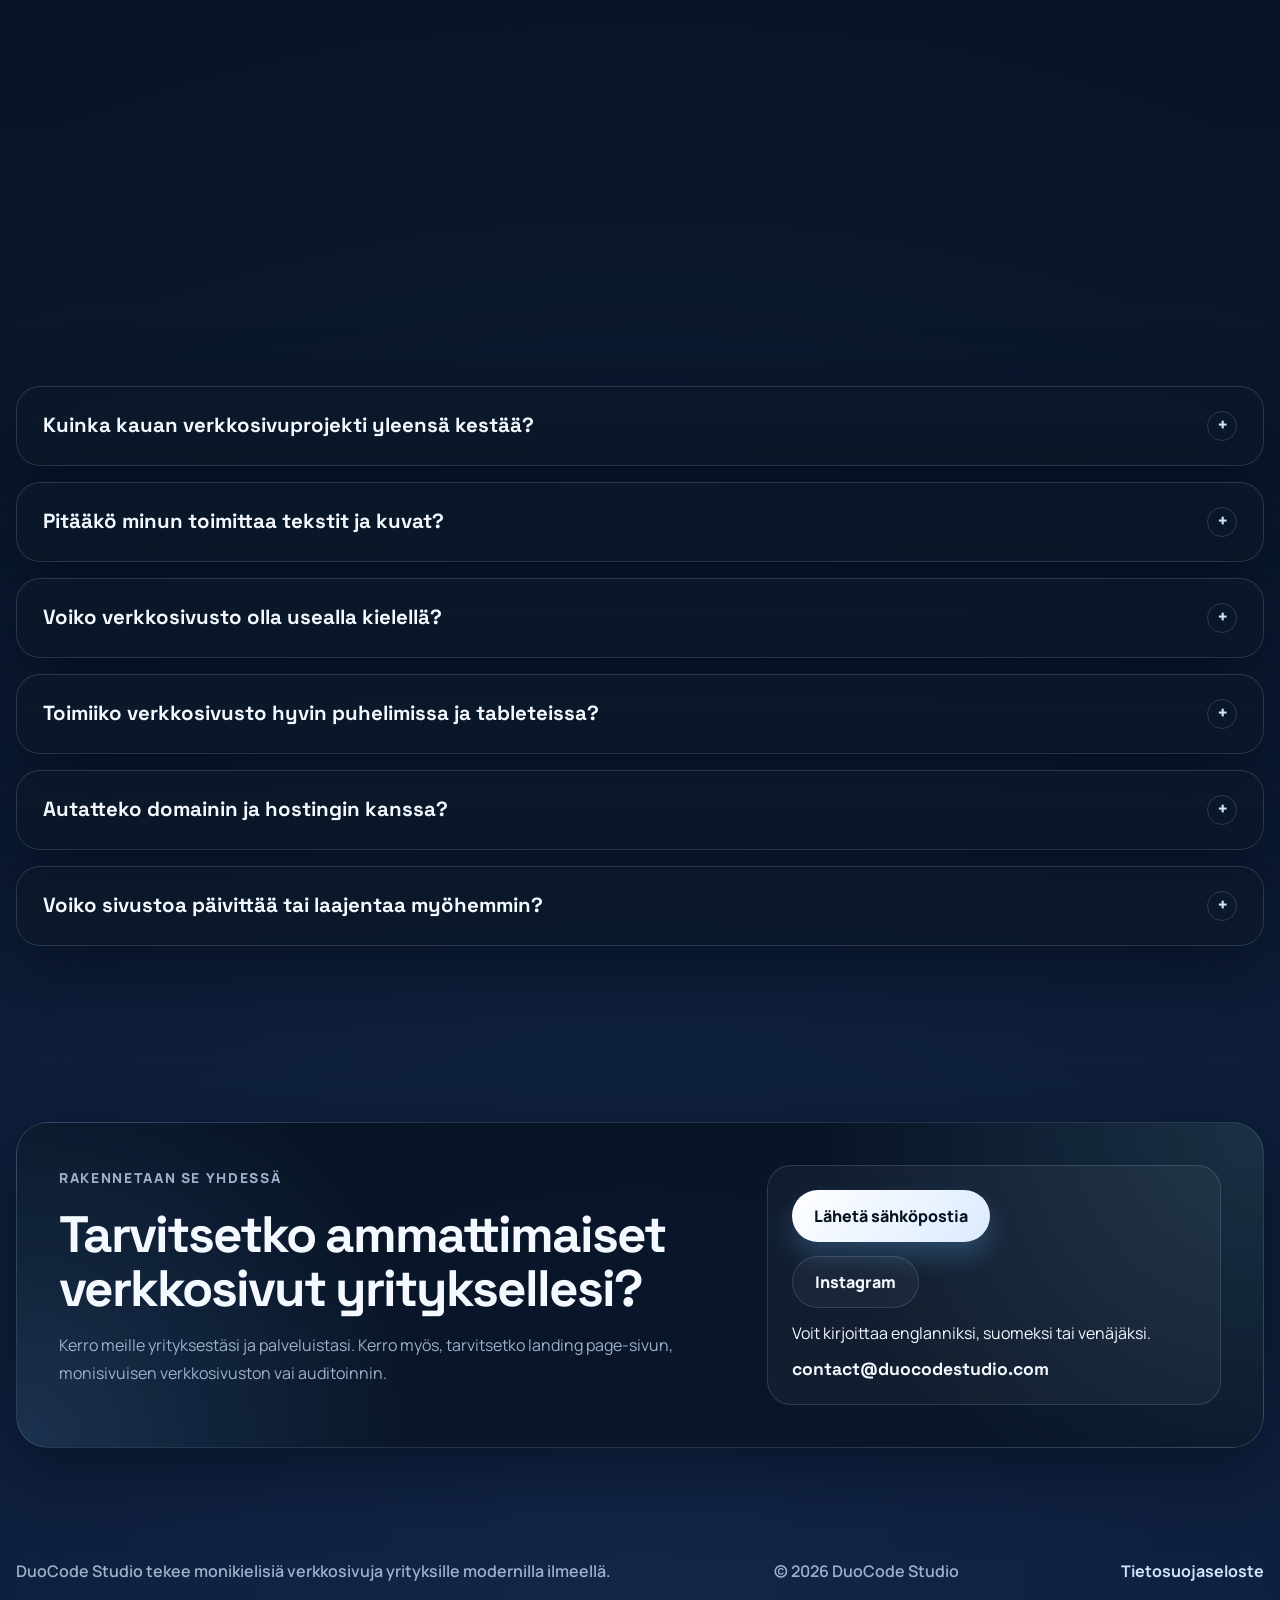
==== commit d3ddbadd: "Update menu" ====
--- a/fi/index.html
+++ b/fi/index.html
@@ -174,17 +174,33 @@
 					<img class="brand-logo" src="../assets/duocode-studio-logo.svg" alt="DuoCode Studio" width="410" height="82" />
 				</a>
 
-				<nav class="site-nav" aria-label="Päänavigaatio">
-					<a href="#pricing">Hinnat</a>
-					<a href="#process">Prosessi</a>
-					<a href="#faq">FAQ</a>
-					<a href="#contact">Yhteys</a>
-				</nav>
-
-				<div class="language-switcher language-switcher-header" aria-label="Kielen valitsin">
-					<a class="lang-button" href="../" lang="en" hreflang="en">EN</a>
-					<a class="lang-button is-active" href="./" lang="fi" hreflang="fi" aria-current="page">FI</a>
-					<a class="lang-button" href="../ru/" lang="ru" hreflang="ru">RU</a>
+				<button
+					class="menu-toggle"
+					type="button"
+					aria-label="Avaa valikko"
+					aria-controls="primary-menu"
+					aria-expanded="false"
+					data-menu-open-label="Avaa valikko"
+					data-menu-close-label="Sulje valikko"
+				>
+					<span></span>
+					<span></span>
+					<span></span>
+				</button>
+
+				<div class="header-menu" id="primary-menu">
+					<nav class="site-nav" aria-label="Päänavigaatio">
+						<a href="#pricing">Hinnat</a>
+						<a href="#process">Prosessi</a>
+						<a href="#faq">FAQ</a>
+						<a href="#contact">Yhteys</a>
+					</nav>
+
+					<div class="language-switcher language-switcher-header" aria-label="Kielen valitsin">
+						<a class="lang-button" href="../" lang="en" hreflang="en">EN</a>
+						<a class="lang-button is-active" href="./" lang="fi" hreflang="fi" aria-current="page">FI</a>
+						<a class="lang-button" href="../ru/" lang="ru" hreflang="ru">RU</a>
+					</div>
 				</div>
 			</header>
 
--- a/styles.css
+++ b/styles.css
@@ -79,9 +79,9 @@
 	position: sticky;
 	top: 16px;
 	z-index: 10;
-	display: flex;
+	display: grid;
+	grid-template-columns: minmax(0, 1fr) auto minmax(0, 1fr);
 	align-items: center;
-	justify-content: space-between;
 	gap: 20px;
 	margin: 18px 0 0;
 	padding: 14px 18px;
@@ -95,6 +95,8 @@
 .brand {
 	display: inline-flex;
 	align-items: center;
+	grid-column: 1;
+	justify-self: start;
 	gap: 0;
 	min-width: 0;
 }
@@ -104,6 +106,60 @@
 	width: clamp(156px, 17vw, 232px);
 	height: auto;
 	flex-shrink: 0;
+}
+
+.header-menu {
+	display: contents;
+}
+
+.menu-toggle {
+	display: none;
+	align-items: center;
+	justify-content: center;
+	flex-direction: column;
+	gap: 5px;
+	width: 42px;
+	height: 42px;
+	padding: 0;
+	border: 1px solid var(--line);
+	border-radius: 14px;
+	background: rgba(255, 255, 255, 0.04);
+	color: var(--ink);
+	cursor: pointer;
+	transition:
+		transform 180ms ease,
+		border-color 180ms ease,
+		background-color 180ms ease;
+}
+
+.menu-toggle span {
+	display: block;
+	width: 18px;
+	height: 2px;
+	border-radius: 999px;
+	background: currentColor;
+	transition:
+		transform 180ms ease,
+		opacity 180ms ease;
+}
+
+.menu-toggle:hover,
+.menu-toggle:focus-visible {
+	transform: translateY(-1px);
+	border-color: rgba(255, 255, 255, 0.26);
+	background: rgba(255, 255, 255, 0.07);
+}
+
+.site-header.is-menu-open .menu-toggle span:nth-child(1) {
+	transform: translateY(7px) rotate(45deg);
+}
+
+.site-header.is-menu-open .menu-toggle span:nth-child(2) {
+	opacity: 0;
+}
+
+.site-header.is-menu-open .menu-toggle span:nth-child(3) {
+	transform: translateY(-7px) rotate(-45deg);
 }
 
 .brand-name,
@@ -148,6 +204,8 @@
 .site-nav {
 	display: inline-flex;
 	align-items: center;
+	grid-column: 2;
+	justify-self: center;
 	gap: 18px;
 }
 
@@ -165,11 +223,16 @@
 .language-switcher {
 	display: inline-flex;
 	align-items: center;
+	justify-self: end;
 	gap: 8px;
 }
 
 .language-switcher-footer {
 	display: none;
+}
+
+.language-switcher-header {
+	grid-column: 3;
 }
 
 .lang-button {
@@ -479,7 +542,7 @@
 	inset: 0;
 	background-image:
 		linear-gradient(180deg, rgba(5, 12, 24, 0.36) 0%, rgba(5, 12, 24, 0.6) 100%),
-		radial-gradient(circle at 72% 50%, rgba(87, 169, 255, 0.2) 0%, rgba(87, 169, 255, 0) 32%), url("./assets/pic1.jpg");
+		radial-gradient(circle at 72% 50%, rgba(87, 169, 255, 0.2) 0%, rgba(87, 169, 255, 0) 32%), url("./assets/pic1.webp");
 	background-size: cover;
 	background-position: center;
 	background-repeat: no-repeat;
@@ -870,6 +933,7 @@
 .value-card,
 .cta-copy,
 .cta-actions,
+.header-menu,
 .site-nav,
 .language-switcher {
 	min-width: 0;
@@ -1183,6 +1247,14 @@
 		text-align: left;
 	}
 
+	.header-menu {
+		flex: 1 1 auto;
+		flex-wrap: wrap;
+		justify-content: center;
+		gap: 12px 18px;
+		margin-left: 0;
+	}
+
 	.site-nav {
 		flex: 1 1 auto;
 		flex-wrap: wrap;
@@ -1352,38 +1424,69 @@
 		width: min(172px, 100%);
 	}
 
+	.menu-toggle {
+		display: inline-flex;
+		order: 2;
+		margin-left: auto;
+	}
+
+	.header-menu {
+		order: 3;
+		display: none;
+		flex: 1 0 100%;
+		flex-direction: column;
+		align-items: stretch;
+		gap: 12px;
+		width: 100%;
+		margin-left: 0;
+		padding-top: 12px;
+		border-top: 1px solid rgba(195, 214, 238, 0.12);
+	}
+
+	.site-header.is-menu-open .header-menu {
+		display: flex;
+	}
+
 	.site-nav {
-		order: 3;
-		flex: 1 0 100%;
-		justify-content: center;
-		gap: 10px 16px;
-		margin-top: 2px;
-		padding-top: 8px;
-		border-top: 1px solid rgba(195, 214, 238, 0.12);
+		flex: none;
+		flex-direction: column;
+		align-items: stretch;
+		justify-content: flex-start;
+		gap: 8px;
+		width: 100%;
+		margin-top: 0;
+		padding-top: 0;
+		border-top: 0;
 		font-size: 0.92rem;
 		line-height: 1.2;
 	}
 
+	.site-nav a {
+		display: flex;
+		align-items: center;
+		justify-content: center;
+		min-height: 42px;
+		padding: 10px 12px;
+		border: 1px solid rgba(195, 214, 238, 0.1);
+		border-radius: 14px;
+		background: rgba(255, 255, 255, 0.035);
+	}
+
 	.language-switcher-header {
-		order: 2;
-		margin-left: auto;
-		gap: 6px;
+		display: inline-flex;
+		justify-content: center;
+		flex-wrap: wrap;
+		width: 100%;
+		margin-left: 0;
+		gap: 8px;
 	}
 
 	.brand {
 		order: 1;
 	}
 
-	.language-switcher-header {
+	.language-switcher-footer {
 		display: none;
-	}
-
-	.language-switcher-footer {
-		display: inline-flex;
-		justify-content: center;
-		align-self: center;
-		flex-wrap: wrap;
-		margin-top: 4px;
 	}
 
 	.lang-button {
@@ -1509,17 +1612,17 @@
 	}
 
 	.site-nav {
-		gap: 8px 12px;
+		gap: 7px;
 		font-size: 0.86rem;
-		padding-top: 7px;
+		padding-top: 0;
 	}
 
 	.language-switcher-header {
-		gap: 5px;
+		gap: 6px;
 	}
 
 	.language-switcher-footer {
-		gap: 5px;
+		display: none;
 	}
 
 	.lang-button {
